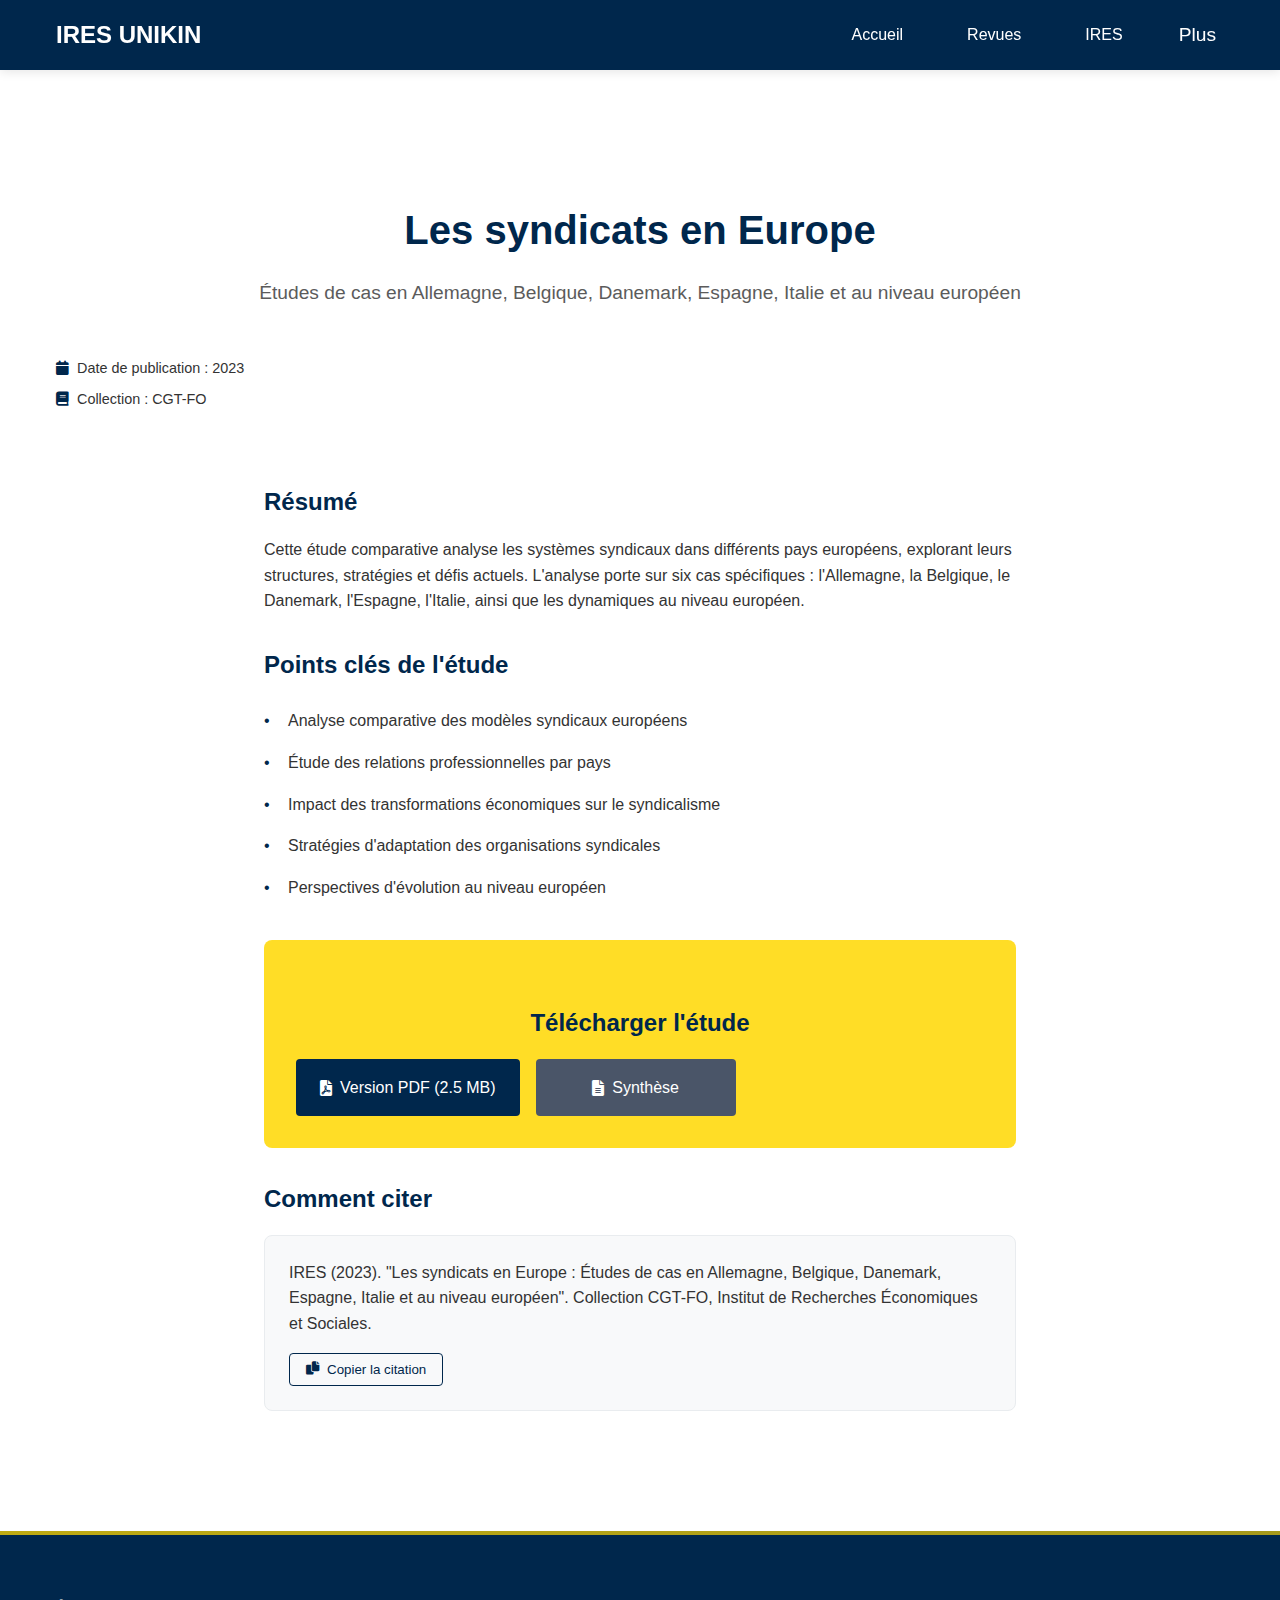
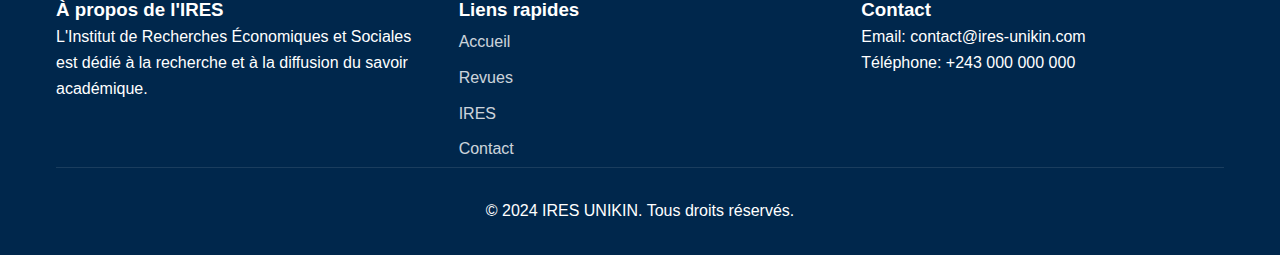
==== collection.html @ 9caaab39 "Normalize line endings" ====
<!DOCTYPE html>
<html lang="fr">
<head>
    <meta charset="UTF-8">
    <meta name="viewport" content="width=device-width, initial-scale=1.0">
    <title>Les syndicats en Europe - IRES UNIKIN</title>
    <link rel="stylesheet" href="https://cdnjs.cloudflare.com/ajax/libs/font-awesome/6.0.0/css/all.min.css">
    <link rel="preconnect" href="https://fonts.googleapis.com">
    <link rel="preconnect" href="https://fonts.gstatic.com" crossorigin>
    <link href="https://fonts.googleapis.com/css2?family=Crimson+Text:wght@400;600;700&family=Source+Sans+3:wght@300;400;500;600&display=swap" rel="stylesheet">
    <link rel="stylesheet" href="style.css">
</head>
<body>
    <header class="main-header">
        <div class="container">
            <a href="index.html" class="logo">IRES UNIKIN</a>
            <button class="menu-toggle" id="menuToggle" aria-label="Toggle navigation">
                <i class="fas fa-bars"></i>
            </button>
            <nav class="main-nav" id="mainNav">
                <ul>
                    <li><a href="index.html">Accueil</a></li>
                    <li><a href="revue.html">Revues</a></li>
                    <li><a href="ires.html">IRES</a></li>
                    <li class="dropdown">
                        <span class="dropdown-toggle">Plus</span>
                        <ul class="dropdown-menu">
                            <li><a href="#"><i class="fas fa-info-circle"></i> À propos</a></li>
                            <li><a href="#"><i class="fas fa-envelope"></i> Contact</a></li>
                            <li><a href="#"><i class="fas fa-sign-in-alt"></i> Se connecter</a></li>
                            <li><a href="#"><i class="fas fa-user-plus"></i> S'inscrire</a></li>
                        </ul>
                    </li>
                </ul>
            </nav>
        </div>
    </header>

    <main>
        <section class="collection-detail">
            <div class="container">
                <div class="collection-header">
                    <h1>Les syndicats en Europe</h1>
                    <p class="subtitle">Études de cas en Allemagne, Belgique, Danemark, Espagne, Italie et au niveau européen</p>
                </div>

                <div class="collection-meta">
                    <div class="meta-item">
                        <i class="fas fa-calendar"></i>
                        <span>Date de publication : 2023</span>
                    </div>
                    <div class="meta-item">
                        <i class="fas fa-book"></i>
                        <span>Collection : CGT-FO</span>
                    </div>
                </div>

                <div class="collection-content">
                    <h2>Résumé</h2>
                    <p>Cette étude comparative analyse les systèmes syndicaux dans différents pays européens, explorant leurs structures, stratégies et défis actuels. L'analyse porte sur six cas spécifiques : l'Allemagne, la Belgique, le Danemark, l'Espagne, l'Italie, ainsi que les dynamiques au niveau européen.</p>

                    <h2>Points clés de l'étude</h2>
                    <ul class="key-points">
                        <li>Analyse comparative des modèles syndicaux européens</li>
                        <li>Étude des relations professionnelles par pays</li>
                        <li>Impact des transformations économiques sur le syndicalisme</li>
                        <li>Stratégies d'adaptation des organisations syndicales</li>
                        <li>Perspectives d'évolution au niveau européen</li>
                    </ul>

                    <div class="download-section">
                        <h2>Télécharger l'étude</h2>
                        <div class="download-buttons">
                            <a href="#" class="download-button">
                                <i class="fas fa-file-pdf"></i>
                                Version PDF (2.5 MB)
                            </a>
                            <a href="#" class="synthesis-button">
                                <i class="fas fa-file-alt"></i>
                                Synthèse
                            </a>
                        </div>
                    </div>

                    <div class="citation-section">
                        <h2>Comment citer</h2>
                        <div class="citation-box">
                            <p>IRES (2023). "Les syndicats en Europe : Études de cas en Allemagne, Belgique, Danemark, Espagne, Italie et au niveau européen". Collection CGT-FO, Institut de Recherches Économiques et Sociales.</p>
                            <button class="copy-citation">
                                <i class="fas fa-copy"></i>
                                Copier la citation
                            </button>
                        </div>
                    </div>
                </div>
            </div>
        </section>
    </main>

    <footer>
        <div class="container">
            <div class="footer-grid">
                <div class="footer-section">
                    <h3>À propos de l'IRES</h3>
                    <p>L'Institut de Recherches Économiques et Sociales est dédié à la recherche et à la diffusion du savoir académique.</p>
                </div>
                <div class="footer-section">
                    <h3>Liens rapides</h3>
                    <ul>
                        <li><a href="index.html">Accueil</a></li>
                        <li><a href="revue.html">Revues</a></li>
                        <li><a href="ires.html">IRES</a></li>
                        <li><a href="#">Contact</a></li>
                    </ul>
                </div>
                <div class="footer-section">
                    <h3>Contact</h3>
                    <p>Email: contact@ires-unikin.com</p>
                    <p>Téléphone: +243 000 000 000</p>
                </div>
            </div>
            <div class="footer-bottom">
                <p>&copy; 2024 IRES UNIKIN. Tous droits réservés.</p>
            </div>
        </div>
    </footer>

    <script src="script.js"></script>
</body>
</html>
---- style.css ----
:root {
    --primary-yellow: #FFD700;
    --dark-yellow: #B8860B;
    --primary-blue: #00274c;
    --primary-green: #2E7D32;
    --secondary-blue: #1a365d;
    --burgundy: #800020;
    --white: #ffffff;
    --text-dark: #333333;
    --text-color: var(--text-dark);
    --accent-color: var(--primary-yellow);
    --accent-light: #FFE44D;
    --accent-dark: var(--dark-yellow);
    --border-color: #ddd;
    --gray-light: #f8f9fa;
    --gray: #6c757d;
    --light-blue: rgba(0, 39, 76, 0.85);
    --pale-yellow: rgba(255, 215, 0, 0.85);
    --pale-blue: rgba(0, 39, 76, 0.75);
}

* {
    margin: 0;
    padding: 0;
    box-sizing: border-box;
}

html {
    font-size: 16px;
}

body {
    font-family: -apple-system, BlinkMacSystemFont, "Segoe UI", Roboto, Arial, sans-serif;
    line-height: 1.6;
    color: var(--text-color);
    background-color: var(--white);
    padding-top: 70px;
}

.container {
    width: 100%;
    max-width: 1200px;
    margin: 0 auto;
    padding: 0 1rem;
}

/* Header Styles */
.main-header {
    background-color: var(--primary-blue);
    padding: 1rem 0;
    position: fixed;
    width: 100%;
    top: 0;
    left: 0;
    z-index: 1000;
    box-shadow: 0 2px 10px rgba(0,0,0,0.1);
}

.main-header .container {
    display: flex;
    justify-content: space-between;
    align-items: center;
}

.logo {
    font-size: 1.5rem;
    font-weight: bold;
    color: var(--white);
    text-decoration: none;
}

.main-nav ul {
    display: flex;
    list-style: none;
    gap: 2rem;
    align-items: center;
}

.main-nav a {
    color: var(--white);
    text-decoration: none;
    font-weight: 500;
    padding: 0.5rem 1rem;
    transition: all 0.3s ease;
}

.main-nav a:hover {
    color: var(--primary-yellow);
}

/* Menu déroulant */
.dropdown {
    position: relative;
}

.dropdown-toggle {
    color: var(--white);
    padding: 0.5rem;
    cursor: pointer;
    font-size: 1.2rem;
}

.dropdown-menu {
    position: absolute;
    top: 100%;
    right: 0;
    background-color: var(--primary-blue);
    border-radius: 8px;
    padding: 0.5rem 0;
    min-width: 200px;
    box-shadow: 0 4px 12px rgba(0,0,0,0.2);
    opacity: 0;
    visibility: hidden;
    transform: translateY(-10px);
    transition: all 0.3s ease;
}

.dropdown:hover .dropdown-menu {
    opacity: 1;
    visibility: visible;
    transform: translateY(0);
}

.dropdown-menu a {
    padding: 0.75rem 1.5rem;
    display: block;
    color: var(--white);
}

.dropdown-menu a:hover {
    background-color: rgba(255,255,255,0.1);
}

/* Menu mobile */
.menu-toggle {
    display: none;
    background: none;
    border: none;
    color: var(--white);
    font-size: 1.5rem;
    cursor: pointer;
    padding: 0.5rem;
    transition: transform 0.3s ease;
}

.menu-toggle.active {
    transform: rotate(90deg);
}

@media (max-width: 768px) {
    .menu-toggle {
        display: block;
    }

    .main-nav {
        position: fixed;
        top: 70px;
        left: 0;
        right: 0;
        background-color: var(--primary-blue);
        padding: 1rem;
        transform: translateX(-100%);
        transition: transform 0.3s ease-in-out;
        height: calc(100vh - 70px);
        overflow-y: auto;
    }

    .main-nav.active {
        transform: translateX(0);
    }

    .main-nav ul {
        flex-direction: column;
        gap: 1rem;
    }

    .main-nav a {
        display: block;
        padding: 1rem;
        border-radius: 4px;
    }

    .main-nav a:hover {
        background-color: rgba(255,255,255,0.1);
    }

    .dropdown {
        width: 100%;
    }

    .dropdown-toggle {
        display: none;
    }

    .dropdown-menu {
        position: static;
        box-shadow: none;
        opacity: 1;
        visibility: visible;
        transform: none;
        background-color: transparent;
        padding: 0;
        margin-top: 0.5rem;
        width: 100%;
    }

    .dropdown-menu a {
        padding-left: 2rem;
    }
}

/* Hero Section */
.hero {
    position: relative;
    height: 100vh;
    min-height: 600px;
    display: flex;
    align-items: center;
    justify-content: center;
    text-align: center;
    overflow: hidden;
    background-color: var(--primary-yellow);
}

.hero-image {
    position: absolute;
    top: 0;
    left: 0;
    width: 100%;
    height: 100%;
    object-fit: cover;
    opacity: 0;
    transition: opacity 1s ease-in-out;
}

.hero-image.active {
    opacity: 1;
}

.hero-overlay {
    position: absolute;
    top: 0;
    left: 0;
    width: 100%;
    height: 100%;
    background: linear-gradient(to bottom,
        var(--pale-yellow),
        rgba(255, 215, 0, 0.65)
    );
}

.hero-content {
    position: relative;
    z-index: 1;
    max-width: 800px;
    margin: 0 auto;
    padding: 2rem;
}

.hero h1 {
    font-size: clamp(2rem, 5vw, 3.5rem);
    color: var(--primary-blue);
    margin-bottom: 2rem;
    line-height: 1.2;
}

.typing-text {
    display: block;
    font-weight: 700;
    margin-bottom: 0.5rem;
}

.fade-in-text {
    display: block;
    font-weight: 300;
    opacity: 0;
    animation: fadeIn 1s ease-in forwards;
    animation-delay: 1s;
}

.search-wrapper {
    width: 100%;
    max-width: min(600px, 90%);
    background: rgba(255, 255, 255, 0.95);
    border-radius: 8px;
    padding: min(1.2rem, 4vw);
    box-shadow: 0 2px 10px rgba(0,0,0,0.1);
}

.search-form {
    width: 100%;
}

.search-input-wrapper {
    display: flex;
    gap: 0.5rem;
    background: white;
    border-radius: 6px;
    padding: 0.5rem;
    box-shadow: 0 1px 3px rgba(0,0,0,0.1);
}

.search-input {
    flex: 1;
    min-width: 0;
    padding: 0.5rem;
    border: none;
    font-size: min(1rem, 4vw);
    color: var(--text-dark);
    background: transparent;
}

.search-input::placeholder {
    color: var(--gray);
    opacity: 0.7;
}

.search-button {
    background: var(--primary-yellow);
    color: var(--primary-blue);
    border: none;
    padding: 0.5rem 1rem;
    border-radius: 4px;
    font-size: min(1rem, 4vw);
    cursor: pointer;
    transition: background 0.3s ease;
    white-space: nowrap;
    font-weight: 600;
}

.search-button:hover {
    background: var(--dark-yellow);
    color: white;
}

.search-examples {
    margin-top: 0.5rem;
    color: var(--gray);
    font-size: min(0.85rem, 3.5vw);
    text-align: center;
}

@keyframes fadeIn {
    from {
        opacity: 0;
        transform: translateY(20px);
    }
    to {
        opacity: 1;
        transform: translateY(0);
    }
}

@media (max-width: 768px) {
    .hero {
        min-height: 500px;
    }

    .hero-content {
        padding: 1rem;
    }

    .search-wrapper {
        padding: 1rem;
    }
}

@media (max-width: 480px) {
    .hero h1 {
        font-size: 1.8rem;
    }

    .search-wrapper {
        padding: 0.8rem;
    }

    .search-input-wrapper {
        flex-direction: column;
        gap: 0.5rem;
    }

    .search-button {
        width: 100%;
        padding: 0.8rem;
    }
}

/* Featured Sections */
.featured {
    padding: 4rem 0;
    background-color: var(--white);
}

.featured-grid {
    display: grid;
    grid-template-columns: repeat(auto-fit, minmax(250px, 1fr));
    gap: 2rem;
}

.featured-item {
    background: white;
    border: 2px solid var(--border-color);
    border-radius: 8px;
    padding: 1rem;
    transition: transform 0.3s ease;
    text-decoration: none;
    color: inherit;
    display: block;
    margin: 1rem;
}

.featured-item:hover {
    transform: translateY(-5px);
    box-shadow: 0 8px 24px rgba(0,0,0,0.1);
    border-color: var(--primary-blue);
}

.featured-image {
    width: 100%;
    height: 180px;
    border: 1px solid var(--border-color);
    border-radius: 4px;
    overflow: hidden;
    display: flex;
    align-items: center;
    justify-content: center;
    background: #f8f9fa;
}

.featured-image img {
    max-width: 100%;
    max-height: 100%;
    width: auto;
    height: auto;
    object-fit: contain;
}

.featured-item h3 {
    color: var(--primary-blue);
    margin: 1rem 0;
    font-size: 1.25rem;
    text-align: center;
}

.featured-item p {
    margin: 0;
    color: var(--text-dark);
    font-size: 0.9rem;
    opacity: 0.8;
    text-align: center;
}

.featured-grid {
    display: grid;
    grid-template-columns: repeat(auto-fit, minmax(250px, 1fr));
    gap: 1.5rem;
    padding: 1rem;
}

@media (max-width: 768px) {
    .featured-grid {
        grid-template-columns: 1fr;
    }
}

/* Collections */
.featured-collections {
    padding: 4rem 0;
    background-color: var(--white);
}

.collections-grid {
    display: grid;
    grid-template-columns: repeat(auto-fit, minmax(300px, 1fr));
    gap: 2rem;
}

.collection-card {
    position: relative;
    background: var(--white);
    border-radius: 15px;
    overflow: hidden;
    box-shadow: 0 10px 20px rgba(0,0,0,0.05);
    transition: all 0.3s ease;
}

.collection-image {
    height: 200px;
    overflow: hidden;
}

.collection-image img {
    width: 100%;
    height: 100%;
    object-fit: cover;
    transition: transform 0.3s ease;
}

.collection-content {
    padding: 1.5rem;
}

.collection-title {
    color: var(--primary-blue);
    font-size: 1.5rem;
    margin-bottom: 0.5rem;
}

.collection-description {
    color: var(--text-dark);
    line-height: 1.6;
    margin-bottom: 1rem;
}

.collection-stats {
    color: var(--primary-blue);
    font-size: 0.9rem;
    display: flex;
    align-items: center;
    gap: 1rem;
}

.collection-card:hover {
    transform: translateY(-10px);
    box-shadow: 0 15px 30px rgba(0,0,0,0.1);
}

.collection-card:hover .collection-image img {
    transform: scale(1.1);
}

/* Footer avec motif jaune */
footer {
    background-color: var(--primary-blue);
    color: var(--white);
    padding: 4rem 0 2rem;
    position: relative;
}

footer::before {
    content: '';
    position: absolute;
    top: 0;
    left: 0;
    right: 0;
    height: 4px;
    background: linear-gradient(to right, 
        rgba(255, 215, 0, 0.75),
        rgba(255, 215, 0, 0.65)
    );
}

.footer-pattern {
    position: absolute;
    top: 0;
    left: 0;
    width: 100%;
    height: 100%;
    background: linear-gradient(45deg, var(--accent-color) 25%, transparent 25%),
                linear-gradient(-45deg, var(--accent-color) 25%, transparent 25%);
    background-size: 20px 20px;
    opacity: 0.05;
}

.footer-grid {
    display: grid;
    grid-template-columns: repeat(auto-fit, minmax(200px, 1fr));
    gap: 2.5rem;
    position: relative;
    z-index: 1;
}

@media (max-width: 768px) {
    .footer-grid {
        grid-template-columns: repeat(2, 1fr);
    }
}

@media (max-width: 576px) {
    .footer-grid {
        grid-template-columns: 1fr;
    }
}

.footer-section h4 {
    font-size: 1.2rem;
    margin-bottom: 1.25rem;
    color: var(--white);
}

.footer-section ul {
    list-style: none;
}

.footer-section a {
    color: var(--white);
    text-decoration: none;
    display: block;
    padding: 0.3125rem 0;
    opacity: 0.8;
    transition: opacity 0.3s ease;
}

.footer-section a:hover {
    opacity: 1;
}

.social-links {
    display: flex;
    gap: 0.625rem;
}

.social-links a {
    color: var(--white);
    font-size: 1.25rem;
}

.footer-bottom {
    text-align: center;
    padding-top: 1.875rem;
    border-top: 1px solid rgba(255,255,255,0.1);
    color: var(--white);
}

/* Subjects Section */
.subjects {
    padding: 5rem 0;
    background-color: var(--white);
}

.section-header {
    text-align: center;
    margin-bottom: 3rem;
}

.section-header h2 {
    font-size: 2.5rem;
    color: var(--text-dark);
    margin-bottom: 1rem;
    font-weight: 300;
}

.section-description {
    color: var(--gray);
    font-size: 1.1rem;
    max-width: 600px;
    margin: 0 auto;
}

.subjects-grid {
    display: grid;
    grid-template-columns: repeat(auto-fit, minmax(280px, 1fr));
    gap: 2rem;
}

.subject-card {
    background: var(--white);
    border-radius: 12px;
    padding: 2rem;
    transition: all 0.3s ease;
    border: 1px solid var(--border-color);
    display: flex;
    flex-direction: column;
    height: 100%;
}

.subject-card:hover {
    transform: translateY(-5px);
    box-shadow: 0 8px 24px rgba(0,0,0,0.1);
    border-color: var(--primary-blue);
}

.subject-icon {
    width: 60px;
    height: 60px;
    background: var(--pale-yellow);
    border-radius: 12px;
    display: flex;
    align-items: center;
    justify-content: center;
    margin-bottom: 1.5rem;
}

.subject-icon i {
    font-size: 1.8rem;
    color: var(--primary-blue);
}

.subject-content h3 {
    color: var(--text-dark);
    font-size: 1.3rem;
    margin-bottom: 1rem;
    font-weight: 500;
}

.subject-content ul {
    list-style: none;
    padding: 0;
    margin: 0;
}

.subject-content ul li {
    margin-bottom: 0.8rem;
}

.subject-content ul li a {
    display: flex;
    justify-content: space-between;
    align-items: center;
    color: var(--text-dark);
    text-decoration: none;
    padding: 0.5rem;
    border-radius: 4px;
    transition: all 0.2s ease;
}

.subject-content ul li a:hover {
    background: rgba(0,0,0,0.05);
    color: var(--primary-blue);
}

.count {
    font-size: 0.9rem;
    color: var(--gray);
}

.more-link {
    color: var(--primary-blue) !important;
    font-weight: 500;
    display: inline-flex;
    align-items: center;
    gap: 0.5rem;
    margin-top: 0.5rem;
}

.more-link i {
    font-size: 0.8rem;
    transition: transform 0.2s ease;
}

.more-link:hover i {
    transform: translateX(4px);
}

@media (max-width: 768px) {
    .subjects {
        padding: 3rem 0;
    }

    .section-header h2 {
        font-size: 2rem;
    }

    .subjects-grid {
        grid-template-columns: 1fr;
    }

    .subject-card {
        padding: 1.5rem;
    }
}

/* Tools Section */
.tools {
    padding: 5rem 0;
}

.tools h2 {
    text-align: center;
    margin-bottom: 2.5rem;
}

.tools-grid {
    display: grid;
    grid-template-columns: repeat(auto-fit, minmax(250px, 1fr));
    gap: 1.875rem;
}

.tool-card {
    text-align: center;
    padding: 2.5rem;
    border: 1px solid var(--border-color);
    border-radius: 8px;
}

.tool-card i {
    font-size: 2.5rem;
    color: var(--primary-blue);
    margin-bottom: 1.25rem;
}

/* Recent Publications */
.recent {
    background-color: var(--gray-light);
    padding: 5rem 0;
}

.articles-list {
    max-width: 800px;
    margin: 0 auto;
}

.article-item {
    background: var(--white);
    padding: 2.5rem;
    margin-bottom: 1.25rem;
    border-radius: 8px;
    box-shadow: 0 2px 4px rgba(0,0,0,0.1);
}

.article-item h3 {
    margin-bottom: 0.625rem;
}

.article-item h3 a {
    color: var(--primary-blue);
    text-decoration: none;
}

.article-meta {
    font-size: 1rem;
    color: var(--text-light);
    margin-bottom: 1.25rem;
}

.article-meta span {
    margin-right: 1.25rem;
}

.abstract {
    margin-bottom: 1.25rem;
}

.article-actions {
    display: flex;
    gap: 1rem;
}

/* Revues Section */
.revues {
    padding: 5rem 0;
    background-color: var(--gray-light);
}

.revues h1 {
    text-align: center;
    margin-bottom: 2.5rem;
    color: var(--primary-blue);
}

.revues-grid {
    display: grid;
    grid-template-columns: repeat(auto-fit, minmax(300px, 1fr));
    gap: 1.875rem;
    margin-bottom: 3.125rem;
}

.revue-item {
    background: var(--white);
    border-radius: 8px;
    overflow: hidden;
    box-shadow: 0 2px 4px rgba(0,0,0,0.1);
    transition: transform 0.3s ease;
}

.revue-item:hover {
    transform: translateY(-5px);
}

.revue-cover {
    height: 200px;
    overflow: hidden;
}

.revue-cover img {
    width: 100%;
    height: 100%;
    object-fit: cover;
}

.revue-info {
    padding: 2rem;
}

.revue-info h3 {
    margin-bottom: 0.625rem;
    color: var(--primary-blue);
}

.revue-description {
    color: var(--text-light);
    margin-bottom: 1.25rem;
    line-height: 1.5;
}

.revue-meta {
    display: flex;
    gap: 1.25rem;
    margin-bottom: 1.25rem;
    color: var(--gray);
    font-size: 1rem;
}

.revue-meta i {
    margin-right: 0.3125rem;
}

.revue-actions {
    display: flex;
    gap: 1rem;
}

.revues-filters {
    background: var(--white);
    padding: 2.5rem;
    border-radius: 8px;
    box-shadow: 0 2px 4px rgba(0,0,0,0.1);
}

.revues-filters h2 {
    margin-bottom: 1.25rem;
    color: var(--primary-blue);
}

.filter-group {
    margin-bottom: 1.25rem;
}

.filter-group h3 {
    margin-bottom: 0.625rem;
    font-size: 1.125rem;
    color: var(--text-color);
}

.filter-group label {
    display: block;
    margin-bottom: 0.5rem;
    color: var(--text-light);
    cursor: pointer;
}

.filter-group input[type="checkbox"] {
    margin-right: 0.5rem;
}

/* Collections Section */
.collections {
    padding: 4rem 0;
    background: linear-gradient(135deg, var(--primary-blue) 0%, var(--primary-green) 100%);
    color: var(--white);
}

.collections-grid {
    display: grid;
    grid-template-columns: repeat(auto-fit, minmax(280px, 1fr));
    gap: 2rem;
}

.collection-card {
    background: rgba(255, 255, 255, 0.1);
    padding: 2rem;
    border-radius: 8px;
    transition: transform 0.3s ease;
    backdrop-filter: blur(5px);
    border: 1px solid rgba(255, 255, 255, 0.2);
}

.collection-card:hover {
    transform: translateY(-5px);
    background: rgba(255, 255, 255, 0.15);
}

.collection-card h3 {
    color: var(--primary-yellow);
    margin-bottom: 1rem;
    font-size: 1.5rem;
}

.collection-card p {
    color: rgba(255, 255, 255, 0.9);
    margin-bottom: 1.5rem;
    line-height: 1.6;
}

.collection-stats {
    display: flex;
    justify-content: space-between;
    padding-top: 1rem;
    border-top: 1px solid rgba(255, 255, 255, 0.2);
    color: var(--primary-yellow);
}

.collection-stat {
    text-align: center;
}

.stat-number {
    font-size: 1.5rem;
    font-weight: bold;
    margin-bottom: 0.5rem;
}

.stat-label {
    font-size: 0.875rem;
    opacity: 0.8;
}

/* About IRES Page Styles */
.about-ires {
    padding: 5rem 0;
}

.about-ires section {
    margin-bottom: 3.75rem;
}

.about-ires h1 {
    font-size: 2.5rem;
    color: var(--primary-blue);
    margin-bottom: 1.875rem;
    text-align: center;
}

.about-ires h2 {
    font-size: 1.75rem;
    color: var(--primary-blue);
    margin-bottom: 1.875rem;
    text-align: center;
}

.mission p {
    font-size: 1.125rem;
    line-height: 1.8;
    max-width: 800px;
    margin: 0 auto;
    text-align: center;
    color: var(--text-color);
}

.facts-grid {
    display: grid;
    grid-template-columns: repeat(auto-fit, minmax(250px, 1fr));
    gap: 1.875rem;
    margin-top: 2.5rem;
}

.fact-item {
    text-align: center;
    padding: 2.5rem;
    background-color: var(--accent-color);
    border-radius: 8px;
    color: var(--primary-blue);
    transition: transform 0.3s ease;
}

.fact-item:hover {
    transform: translateY(-5px);
}

.fact-item h3 {
    font-size: 2rem;
    margin-bottom: 0.625rem;
    font-weight: bold;
}

.fact-item p {
    font-size: 1.125rem;
    opacity: 0.9;
}

.benefits-grid {
    display: grid;
    grid-template-columns: repeat(auto-fit, minmax(300px, 1fr));
    gap: 1.875rem;
    margin-top: 2.5rem;
}

.benefit-item {
    text-align: center;
    padding: 2.5rem;
    background-color: var(--white);
    border-radius: 8px;
    box-shadow: 0 2px 4px rgba(0,0,0,0.1);
    transition: transform 0.3s ease;
}

.benefit-item:hover {
    transform: translateY(-5px);
}

.benefit-item i {
    font-size: 2rem;
    color: var(--accent-color);
    margin-bottom: 1.25rem;
}

.benefit-item h3 {
    margin-bottom: 1.25rem;
    color: var(--primary-blue);
}

.benefit-item p {
    color: var(--text-light);
    line-height: 1.6;
}

.institutions-content {
    background-color: var(--accent-color);
    padding: 2.5rem;
    border-radius: 8px;
    color: var(--primary-blue);
}

.text-content {
    max-width: 600px;
    margin: 0 auto;
}

.text-content p {
    font-size: 1.125rem;
    margin-bottom: 1.25rem;
}

.text-content ul {
    list-style: none;
    margin-bottom: 1.875rem;
}

.text-content ul li {
    margin-bottom: 0.625rem;
    padding-left: 1.25rem;
    position: relative;
}

.text-content ul li::before {
    content: '✓';
    position: absolute;
    left: 0;
    color: var(--primary-blue);
}

.preservation {
    background-color: var(--white);
    padding: 2.5rem;
    border-radius: 8px;
    box-shadow: 0 2px 4px rgba(0,0,0,0.1);
    text-align: center;
}

.preservation p {
    max-width: 800px;
    margin: 0 auto;
    line-height: 1.8;
    color: var(--text-color);
}

.join-us {
    text-align: center;
    background-color: var(--accent-color);
    padding: 3.75rem 2.5rem;
    border-radius: 8px;
    color: var(--primary-blue);
}

.join-us p {
    max-width: 600px;
    margin: 0 auto 1.875rem;
    font-size: 1.125rem;
}

.cta-buttons {
    display: flex;
    gap: 1.25rem;
    justify-content: center;
    flex-wrap: wrap;
}

/* Buttons */
.btn-primary {
    background-color: var(--primary-yellow);
    color: var(--primary-blue);
    padding: 0.625rem 1rem;
    border: none;
    border-radius: 4px;
    cursor: pointer;
    font-weight: bold;
    transition: all 0.3s ease;
}

.btn-primary:hover {
    background-color: var(--dark-yellow);
    transform: translateY(-2px);
}

.btn-secondary {
    background-color: var(--white);
    color: var(--primary-blue);
    padding: 0.625rem 1rem;
    border: 1px solid var(--primary-blue);
    border-radius: 4px;
    cursor: pointer;
}

.btn-outline {
    background-color: transparent;
    border: 2px solid var(--primary-yellow);
    color: var(--primary-blue);
    padding: 0.75rem 1.25rem;
    border-radius: 4px;
    cursor: pointer;
    display: block;
    margin: 1.875rem auto;
}

.btn-outline:hover {
    background-color: var(--primary-yellow);
}

/* Modal */
.modal {
    display: none;
    position: fixed;
    top: 0;
    left: 0;
    width: 100%;
    height: 100%;
    background-color: rgba(0,0,0,0.5);
    z-index: 1000;
}

.modal-content {
    background-color: var(--white);
    margin: 15% auto;
    padding: 2.5rem;
    max-width: 500px;
    border-radius: 4px;
    position: relative;
}

.close {
    position: absolute;
    right: 1.25rem;
    top: 1rem;
    font-size: 1.5rem;
    cursor: pointer;
}

.login-form {
    margin-top: 1.25rem;
}

.form-group {
    margin-bottom: 1.25rem;
}

.form-group label {
    display: block;
    margin-bottom: 0.3125rem;
}

.form-group input {
    width: 100%;
    padding: 0.625rem;
    border: 1px solid var(--border-color);
    border-radius: 4px;
}

.text-center {
    text-align: center;
    margin-top: 1.25rem;
}

/* Responsive Design */
@media (max-width: 768px) {
    .top-nav ul {
        justify-content: center;
    }

    .main-header .container {
        flex-direction: column;
        gap: 1rem;
    }

    .main-nav ul {
        flex-direction: column;
        align-items: center;
        gap: 1rem;
    }

    .search-filters {
        flex-direction: column;
        align-items: center;
    }

    .article-actions {
        flex-direction: column;
    }

    .btn-outline {
        width: 100%;
    }

    .revue-actions {
        flex-direction: column;
    }
    
    .revue-meta {
        flex-direction: column;
        gap: 0.625rem;
    }

    .about-ires h1 {
        font-size: 2rem;
    }

    .about-ires h2 {
        font-size: 1.5rem;
    }

    .fact-item h3 {
        font-size: 1.75rem;
    }

    .institutions-content {
        padding: 2rem;
    }

    .cta-buttons {
        flex-direction: column;
        align-items: center;
    }
}

/* Animations */
@keyframes fadeIn {
    from {
        opacity: 0;
        transform: translateY(20px);
    }
    to {
        opacity: 1;
        transform: translateY(0);
    }
}

.fade-in {
    animation: fadeIn 0.5s ease forwards;
}

/* Journals Section */
.journals-section {
    padding: 4rem 0;
    background-color: var(--light-gray);
}

.filters {
    display: flex;
    gap: 2rem;
    margin-bottom: 2rem;
    flex-wrap: wrap;
}

.filter-group {
    display: flex;
    align-items: center;
    gap: 1rem;
}

.filter-group label {
    font-weight: 500;
    color: var(--text-dark);
}

.filter-group select {
    padding: 0.5rem 1rem;
    border: 1px solid var(--border-color);
    border-radius: 4px;
    background-color: var(--white);
    min-width: 200px;
}

.journals-grid {
    display: grid;
    grid-template-columns: repeat(auto-fill, minmax(300px, 1fr));
    gap: 2rem;
    margin-bottom: 2rem;
}

.journal-card {
    background: var(--white);
    border-radius: 8px;
    overflow: hidden;
    box-shadow: 0 2px 8px rgba(0,0,0,0.1);
    transition: transform 0.3s ease;
}

.journal-card:hover {
    transform: translateY(-5px);
}

.journal-image {
    height: 200px;
    overflow: hidden;
}

.journal-image img {
    width: 100%;
    height: 100%;
    object-fit: cover;
}

.journal-content {
    padding: 1.5rem;
}

.journal-content h3 {
    margin: 0 0 0.5rem;
    color: var(--text-dark);
    font-size: 1.2rem;
}

.journal-info {
    color: var(--gray);
    font-size: 0.9rem;
    margin-bottom: 1rem;
}

.journal-description {
    color: var(--text-dark);
    margin-bottom: 1rem;
    line-height: 1.5;
}

.journal-link {
    display: inline-flex;
    align-items: center;
    gap: 0.5rem;
    color: var(--primary-blue);
    text-decoration: none;
    font-weight: 500;
}

.journal-link:hover {
    text-decoration: underline;
}

.pagination {
    display: flex;
    align-items: center;
    justify-content: center;
    gap: 1rem;
}

.pagination button {
    background: var(--white);
    border: 1px solid var(--border-color);
    padding: 0.5rem 1rem;
    border-radius: 4px;
    cursor: pointer;
    transition: all 0.3s ease;
}

.pagination button:hover {
    background: var(--primary-blue);
    color: var(--white);
    border-color: var(--primary-blue);
}

.page-number {
    color: var(--text-dark);
    font-weight: 500;
}

@media (max-width: 768px) {
    .filters {
        flex-direction: column;
        gap: 1rem;
    }

    .filter-group {
        width: 100%;
    }

    .filter-group select {
        flex: 1;
    }

    .journals-grid {
        grid-template-columns: 1fr;
    }
}

/* Styles pour la page de collection */
.collection-detail {
    padding: 8rem 0 4rem;
}

.collection-header {
    text-align: center;
    margin-bottom: 3rem;
}

.collection-header h1 {
    font-size: 2.5rem;
    color: var(--primary-blue);
    margin-bottom: 1rem;
}

.collection-header .subtitle {
    font-size: 1.2rem;
    color: var(--text-dark);
    opacity: 0.8;
}

.collection-meta {
    display: flex;
    justify-content: center;
    gap: 2rem;
    margin-bottom: 3rem;
}

.meta-item {
    display: flex;
    align-items: center;
    gap: 0.5rem;
    color: var(--text-dark);
}

.meta-item i {
    color: var(--primary-blue);
}

.collection-content {
    max-width: 800px;
    margin: 0 auto;
}

.collection-content h2 {
    color: var(--primary-blue);
    margin: 2rem 0 1rem;
}

.key-points {
    list-style: none;
    padding: 0;
    margin: 1rem 0 2rem;
}

.key-points li {
    padding: 0.5rem 0 0.5rem 1.5rem;
    position: relative;
}

.key-points li:before {
    content: '•';
    color: var(--primary-blue);
    position: absolute;
    left: 0;
}

.download-section {
    background: var(--pale-yellow);
    padding: 2rem;
    border-radius: 8px;
    margin: 2rem 0;
    text-align: center;
}

.download-button {
    display: inline-flex;
    align-items: center;
    gap: 0.5rem;
    background: var(--primary-blue);
    color: white;
    padding: 1rem 2rem;
    border-radius: 4px;
    text-decoration: none;
    transition: background-color 0.3s ease;
}

.download-button:hover {
    background-color: var(--dark-blue);
}

.citation-section {
    margin: 2rem 0;
}

.citation-box {
    background: #f8f9fa;
    padding: 1.5rem;
    border-radius: 8px;
    border: 1px solid #e9ecef;
}

.copy-citation {
    display: flex;
    align-items: center;
    gap: 0.5rem;
    background: none;
    border: 1px solid var(--primary-blue);
    color: var(--primary-blue);
    padding: 0.5rem 1rem;
    border-radius: 4px;
    cursor: pointer;
    transition: all 0.3s ease;
    margin-top: 1rem;
}

.copy-citation:hover {
    background: var(--primary-blue);
    color: white;
}

@media (max-width: 768px) {
    .collection-header h1 {
        font-size: 2rem;
    }

    .collection-meta {
        flex-direction: column;
        align-items: center;
        gap: 1rem;
    }

    .download-section {
        padding: 1.5rem;
    }
}

/* Styles pour les collections en vedette */
.featured-collections {
    padding: 4rem 0;
    background-color: var(--white);
}

.collections-grid {
    display: grid;
    grid-template-columns: repeat(auto-fit, minmax(300px, 1fr));
    gap: 2rem;
    margin-top: 2rem;
}

.collection-card {
    background: white;
    border-radius: 8px;
    overflow: hidden;
    box-shadow: 0 2px 10px rgba(0, 0, 0, 0.1);
    transition: transform 0.3s ease;
    text-decoration: none;
    color: inherit;
}

.collection-card:hover {
    transform: translateY(-5px);
}

.collection-image {
    position: relative;
    height: 200px;
    overflow: hidden;
}

.collection-image img {
    width: 100%;
    height: 100%;
    object-fit: cover;
}

.collection-overlay {
    position: absolute;
    top: 1rem;
    right: 1rem;
}

.collection-tag {
    background: var(--primary-blue);
    color: white;
    padding: 0.5rem 1rem;
    border-radius: 4px;
    font-size: 0.875rem;
}

.collection-info {
    padding: 1.5rem;
}

.collection-info h3 {
    color: var(--primary-blue);
    margin-bottom: 0.5rem;
    font-size: 1.25rem;
}

.collection-info p {
    color: var(--text-dark);
    font-size: 0.9rem;
    line-height: 1.5;
    margin: 0;
    opacity: 0.8;
}

@media (max-width: 768px) {
    .collections-grid {
        grid-template-columns: 1fr;
    }

    .collection-image {
        height: 180px;
    }
}

.featured-item {
    background: white;
    border: 2px solid var(--border-color);
    border-radius: 8px;
    padding: 1.5rem;
    margin-bottom: 2rem;
}

.featured-image {
    display: block;
    width: 100%;
    height: 200px;
    border: 1px solid var(--border-color);
    border-radius: 4px;
    overflow: hidden;
    margin-bottom: 1.5rem;
}

.featured-image img {
    width: 100%;
    height: 100%;
    object-fit: contain;
    transition: transform 0.3s ease;
}

.featured-image:hover img {
    transform: scale(1.05);
}

.featured-content {
    padding: 0 0.5rem;
}

.collection-tag {
    display: inline-block;
    background: var(--primary-blue);
    color: white;
    padding: 0.3rem 0.8rem;
    border-radius: 4px;
    font-size: 0.85rem;
    margin-bottom: 1rem;
}

.featured-item h3 {
    color: var(--primary-blue);
    font-size: 1.4rem;
    margin: 0.5rem 0;
}

.collection-subtitle {
    color: var(--text-dark);
    font-size: 1rem;
    margin-bottom: 1rem;
}

.collection-meta {
    display: flex;
    flex-direction: column;
    gap: 0.5rem;
    margin-bottom: 1rem;
    font-size: 0.9rem;
    color: var(--text-dark);
}

.collection-meta span {
    display: flex;
    align-items: center;
    gap: 0.5rem;
}

.collection-meta i {
    color: var(--primary-blue);
}

.description {
    color: var(--text-dark);
    font-size: 0.95rem;
    margin-bottom: 1.5rem;
    line-height: 1.5;
}

.collection-actions {
    display: flex;
    flex-wrap: wrap;
    gap: 0.5rem;
    margin-top: 1.5rem;
    justify-content: flex-start;
}

.btn-download, .btn-synthesis, .btn-more {
    flex: 1 1 auto;
    min-width: 120px;
    display: inline-flex;
    align-items: center;
    justify-content: center;
    gap: 0.5rem;
    padding: 0.8rem 1rem;
    border-radius: 4px;
    text-decoration: none;
    font-size: 0.9rem;
    transition: all 0.3s ease;
    text-align: center;
    white-space: nowrap;
}

.btn-download {
    background: var(--primary-blue);
    color: white;
    border: none;
}

.btn-download:hover {
    background: var(--dark-blue);
}

.btn-synthesis {
    background: #4a5568;
    color: white;
    border: none;
}

.btn-synthesis:hover {
    background: #2d3748;
}

.btn-more {
    border: 1px solid var(--primary-blue);
    color: var(--primary-blue);
    background: transparent;
}

.btn-more:hover {
    background: var(--primary-blue);
    color: white;
}

@media (max-width: 768px) {
    .collection-actions {
        flex-direction: column;
        gap: 0.8rem;
    }

    .btn-download, .btn-synthesis, .btn-more {
        width: 100%;
        min-width: 100%;
    }
}

@media (max-width: 480px) {
    .btn-download, .btn-synthesis, .btn-more {
        padding: 0.7rem 0.8rem;
        font-size: 0.85rem;
    }
}

.download-buttons {
    display: flex;
    gap: 1rem;
    flex-wrap: wrap;
    margin-top: 1rem;
}

.download-button, .synthesis-button {
    display: inline-flex;
    align-items: center;
    gap: 0.5rem;
    padding: 1rem 1.5rem;
    border-radius: 4px;
    text-decoration: none;
    font-size: 1rem;
    transition: all 0.3s ease;
    min-width: 200px;
    justify-content: center;
}

.download-button {
    background: var(--primary-blue);
    color: white;
}

.synthesis-button {
    background: #4a5568;
    color: white;
}

.download-button:hover {
    background: #2c5282;
}

.synthesis-button:hover {
    background: #2d3748;
}

@media (max-width: 768px) {
    .download-buttons {
        flex-direction: column;
        gap: 0.8rem;
    }

    .download-button, .synthesis-button {
        width: 100%;
    }
}
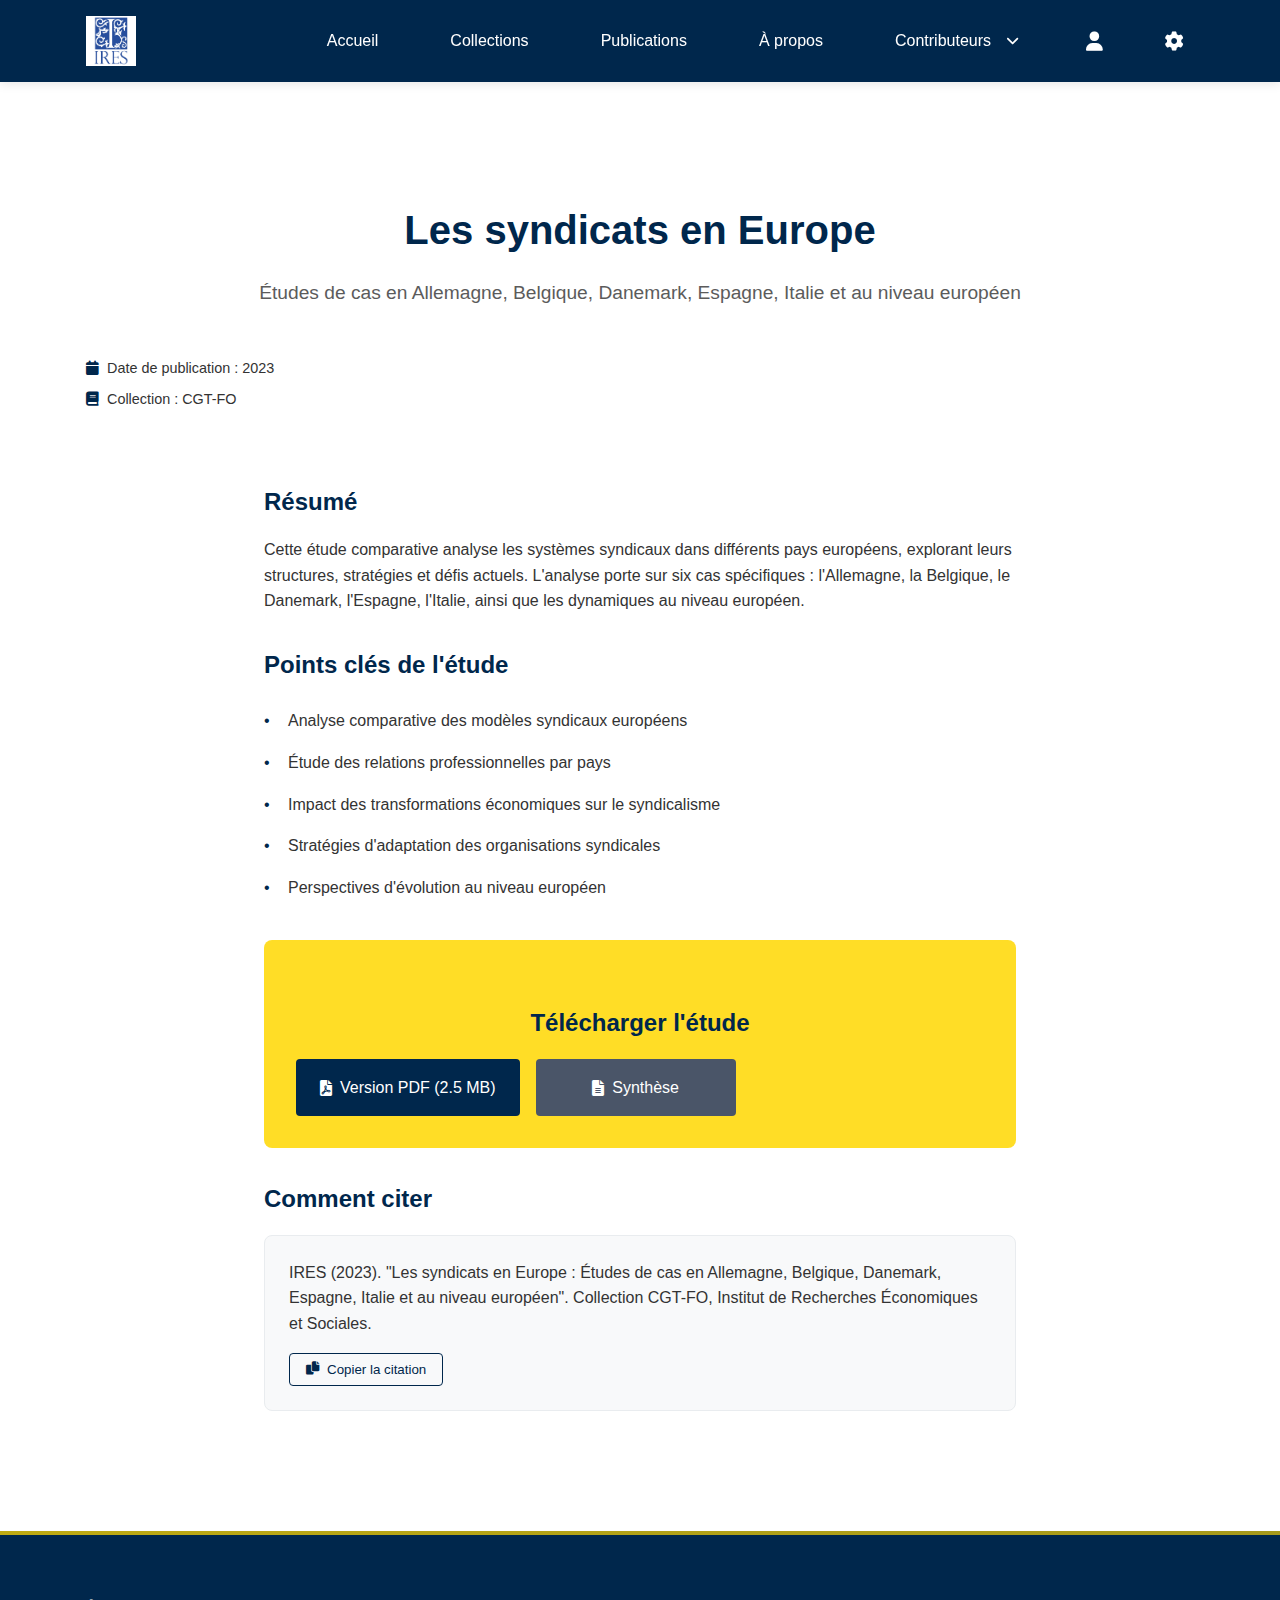
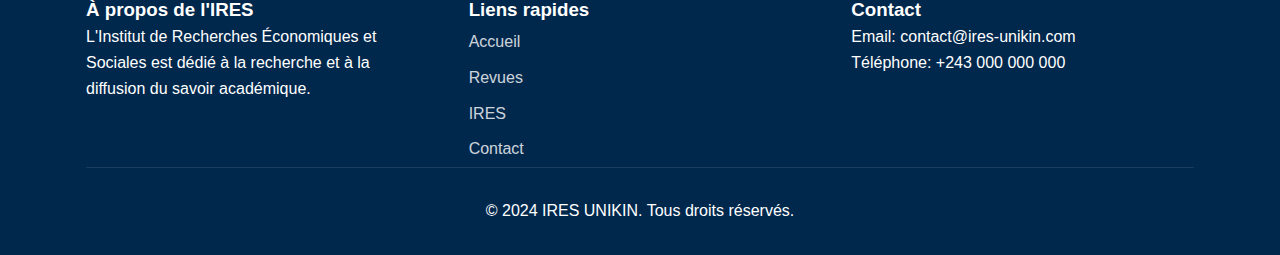
==== commit 87224d73: "hello" ====
--- a/collection.html
+++ b/collection.html
@@ -13,22 +13,45 @@
 <body>
     <header class="main-header">
         <div class="container">
-            <a href="index.html" class="logo">IRES UNIKIN</a>
+            <a href="index.html" class="logo">
+                <img src="images/logo.jpeg" alt="IRES Logo" class="logo-image">
+            </a>
             <button class="menu-toggle" id="menuToggle" aria-label="Toggle navigation">
                 <i class="fas fa-bars"></i>
             </button>
             <nav class="main-nav" id="mainNav">
                 <ul>
                     <li><a href="index.html">Accueil</a></li>
-                    <li><a href="revue.html">Revues</a></li>
-                    <li><a href="ires.html">IRES</a></li>
+                    <li><a href="collections.html">Collections</a></li>
+                    <li><a href="#publications">Publications</a></li>
+                    <li><a href="#about">À propos</a></li>
                     <li class="dropdown">
-                        <span class="dropdown-toggle">Plus</span>
+                        <a href="#" class="dropdown-toggle">
+                            Contributeurs
+                            <i class="fas fa-chevron-down"></i>
+                        </a>
                         <ul class="dropdown-menu">
-                            <li><a href="#"><i class="fas fa-info-circle"></i> À propos</a></li>
-                            <li><a href="#"><i class="fas fa-envelope"></i> Contact</a></li>
-                            <li><a href="#"><i class="fas fa-sign-in-alt"></i> Se connecter</a></li>
-                            <li><a href="#"><i class="fas fa-user-plus"></i> S'inscrire</a></li>
+                            <li><a href="#editeurs">Éditeurs</a></li>
+                            <li><a href="#auteurs">Auteurs</a></li>
+                        </ul>
+                    </li>
+                    <li class="dropdown icon-dropdown">
+                        <a href="#" class="dropdown-toggle nav-icon">
+                            <i class="fas fa-user"></i>
+                        </a>
+                        <ul class="dropdown-menu">
+                            <li><a href="#profile"><i class="fas fa-user-circle"></i> Profile</a></li>
+                            <li><a href="login.html"><i class="fas fa-sign-in-alt"></i> Connexion</a></li>
+                            <li><a href="#logout"><i class="fas fa-sign-out-alt"></i> Déconnexion</a></li>
+                        </ul>
+                    </li>
+                    <li class="dropdown icon-dropdown">
+                        <a href="#" class="dropdown-toggle nav-icon">
+                            <i class="fas fa-cog"></i>
+                        </a>
+                        <ul class="dropdown-menu">
+                            <li><a href="#settings"><i class="fas fa-sliders-h"></i> Paramètres</a></li>
+                            <li><a href="#help"><i class="fas fa-question-circle"></i> Aide</a></li>
                         </ul>
                     </li>
                 </ul>
@@ -96,7 +119,7 @@
             </div>
         </section>
     </main>
-
+    <script src="script.js"></script>
     <footer>
         <div class="container">
             <div class="footer-grid">
@@ -125,6 +148,5 @@
         </div>
     </footer>
 
-    <script src="script.js"></script>
 </body>
 </html>
--- a/style.css
+++ b/style.css
@@ -17,6 +17,7 @@
     --light-blue: rgba(0, 39, 76, 0.85);
     --pale-yellow: rgba(255, 215, 0, 0.85);
     --pale-blue: rgba(0, 39, 76, 0.75);
+    --primary-blue-rgb: 0, 39, 76;
 }
 
 * {
@@ -67,13 +68,23 @@
     font-weight: bold;
     color: var(--white);
     text-decoration: none;
-}
-
+    display: flex;
+    align-items: center;
+}
+
+.logo-image {
+    height: 50px;
+    width: auto;
+}
+
+/* Menu principal */
 .main-nav ul {
     display: flex;
     list-style: none;
     gap: 2rem;
     align-items: center;
+    margin: 0;
+    padding: 0;
 }
 
 .main-nav a {
@@ -82,10 +93,49 @@
     font-weight: 500;
     padding: 0.5rem 1rem;
     transition: all 0.3s ease;
+    display: flex;
+    align-items: center;
+    gap: 0.5rem;
+    position: relative;
 }
 
 .main-nav a:hover {
     color: var(--primary-yellow);
+}
+
+.main-nav a.active {
+    color: var(--primary-yellow);
+}
+
+.main-nav a.active::after {
+    content: '';
+    position: absolute;
+    bottom: 0;
+    left: 0;
+    width: 100%;
+    height: 2px;
+    background-color: var(--primary-yellow);
+    transform: scaleX(1);
+    opacity: 1;
+    transition: transform 0.3s ease, opacity 0.3s ease;
+}
+
+.main-nav a:not(.active)::after {
+    content: '';
+    position: absolute;
+    bottom: 0;
+    left: 0;
+    width: 100%;
+    height: 2px;
+    background-color: var(--primary-yellow);
+    transform: scaleX(0);
+    opacity: 0;
+    transition: transform 0.3s ease, opacity 0.3s ease;
+}
+
+.main-nav a:not(.active):hover::after {
+    transform: scaleX(1);
+    opacity: 0.5;
 }
 
 /* Menu déroulant */
@@ -94,10 +144,31 @@
 }
 
 .dropdown-toggle {
+    display: flex;
+    align-items: center;
+    gap: 0.5rem;
+    cursor: pointer;
     color: var(--white);
-    padding: 0.5rem;
-    cursor: pointer;
-    font-size: 1.2rem;
+    font-weight: 500;
+    padding: 0.5rem 1rem;
+    transition: all 0.3s ease;
+    text-decoration: none;
+}
+
+.dropdown-toggle:hover,
+.dropdown-toggle:focus {
+    color: var(--primary-yellow);
+}
+
+.dropdown-toggle .fa-chevron-down {
+    font-size: 0.8rem;
+    transition: transform 0.3s ease;
+    margin-left: 0.5rem;
+}
+
+.dropdown:hover .fa-chevron-down,
+.dropdown.active .fa-chevron-down {
+    transform: rotate(180deg);
 }
 
 .dropdown-menu {
@@ -115,97 +186,100 @@
     transition: all 0.3s ease;
 }
 
-.dropdown:hover .dropdown-menu {
+.dropdown:hover .dropdown-menu,
+.dropdown.active .dropdown-menu {
     opacity: 1;
     visibility: visible;
     transform: translateY(0);
 }
 
 .dropdown-menu a {
-    padding: 0.75rem 1.5rem;
-    display: block;
+    padding: 0.75rem 1rem;
+    display: flex;
+    align-items: center;
+    gap: 0.5rem;
     color: var(--white);
-}
-
-.dropdown-menu a:hover {
-    background-color: rgba(255,255,255,0.1);
-}
-
-/* Menu mobile */
-.menu-toggle {
+    text-decoration: none;
+    transition: all 0.2s ease;
+    border: 2px solid transparent;
+    border-radius: 4px;
+    margin: 0.25rem 0.5rem;
+}
+
+.dropdown-menu a:hover,
+.dropdown-menu a.active {
+    background: rgba(255, 215, 0, 0.05);
+    color: var(--primary-yellow);
+    border-color: rgba(255, 215, 0, 0.15);
+    padding-left: 1.5rem;
+}
+
+.dropdown-menu a.active {
+    border-color: rgba(255, 215, 0, 0.3);
+}
+
+.dropdown-menu a::after,
+.dropdown-menu a:hover::after,
+.dropdown-menu a.active::after {
     display: none;
-    background: none;
-    border: none;
-    color: var(--white);
-    font-size: 1.5rem;
-    cursor: pointer;
-    padding: 0.5rem;
-    transition: transform 0.3s ease;
-}
-
-.menu-toggle.active {
-    transform: rotate(90deg);
-}
-
+}
+
+/* Version mobile */
 @media (max-width: 768px) {
     .menu-toggle {
         display: block;
+        background: none;
+        border: none;
+        color: var(--white);
+        font-size: 1.5rem;
+        cursor: pointer;
+        padding: 0.5rem;
+        position: absolute;
+        right: 1rem;
+        top: 50%;
+        transform: translateY(-50%);
+    }
+
+    .menu-toggle.active {
+        position: fixed;
+        right: 1.5rem;
+        top: 1.25rem;
     }
 
     .main-nav {
         position: fixed;
         top: 70px;
-        left: 0;
-        right: 0;
+        left: -100%;
+        width: 100%;
+        height: calc(100vh - 70px);
         background-color: var(--primary-blue);
         padding: 1rem;
-        transform: translateX(-100%);
-        transition: transform 0.3s ease-in-out;
-        height: calc(100vh - 70px);
+        transition: left 0.3s ease-in-out;
         overflow-y: auto;
+        z-index: 1000;
     }
 
     .main-nav.active {
-        transform: translateX(0);
+        left: 0;
     }
 
     .main-nav ul {
         flex-direction: column;
+        align-items: flex-start;
         gap: 1rem;
-    }
-
-    .main-nav a {
-        display: block;
-        padding: 1rem;
-        border-radius: 4px;
-    }
-
-    .main-nav a:hover {
-        background-color: rgba(255,255,255,0.1);
-    }
-
-    .dropdown {
-        width: 100%;
-    }
-
-    .dropdown-toggle {
-        display: none;
     }
 
     .dropdown-menu {
         position: static;
+        width: 100%;
+        margin-top: 0.5rem;
         box-shadow: none;
-        opacity: 1;
-        visibility: visible;
-        transform: none;
-        background-color: transparent;
-        padding: 0;
-        margin-top: 0.5rem;
+        background-color: rgba(255, 255, 255, 0.1);
+    }
+
+    .dropdown-toggle {
         width: 100%;
-    }
-
-    .dropdown-menu a {
-        padding-left: 2rem;
+        justify-content: space-between;
     }
 }
 
@@ -1912,3 +1986,510 @@
         width: 100%;
     }
 }
+
+/* Styles pour les liens d'authentification */
+.auth-links {
+    margin-left: auto;
+}
+
+.auth-links a {
+    background-color: var(--primary-yellow);
+    color: var(--primary-blue);
+    padding: 0.5rem 1.5rem;
+    border-radius: 4px;
+    font-weight: 600;
+    transition: all 0.3s ease;
+}
+
+.auth-links a:hover {
+    background-color: var(--dark-yellow);
+    color: var(--white);
+}
+
+@media (max-width: 768px) {
+    .auth-links {
+        margin-left: 0;
+        width: 100%;
+    }
+
+    .auth-links a {
+        display: block;
+        text-align: center;
+        margin-top: 1rem;
+    }
+}
+
+/* Styles pour les pages d'authentification */
+.auth-container {
+    min-height: calc(100vh - 70px);
+    margin-top: 70px;
+    display: flex;
+    align-items: center;
+    justify-content: center;
+    background-color: var(--gray-light);
+    padding: 2rem 1rem;
+}
+
+.auth-card {
+    background: var(--white);
+    width: 320px;
+    height: auto;
+    border-radius: 8px;
+    box-shadow: 0 4px 6px rgba(0, 0, 0, 0.1);
+    position: relative;
+    display: flex;
+    flex-direction: column;
+    padding: 1.5rem;
+}
+
+.auth-card h1 {
+    color: var(--primary-blue);
+    text-align: center;
+    font-size: 1.25rem;
+    margin-bottom: 1.25rem;
+    font-weight: 600;
+}
+
+.auth-form {
+    display: flex;
+    flex-direction: column;
+    gap: 0.75rem;
+}
+
+.form-group {
+    margin-bottom: 0.5rem;
+}
+
+.form-group label {
+    display: block;
+    color: var(--text-dark);
+    font-weight: 500;
+    font-size: 0.875rem;
+    margin-bottom: 0.25rem;
+}
+
+.form-group input {
+    width: 100%;
+    height: 2.25rem;
+    padding: 0 0.75rem;
+    border: 1px solid var(--border-color);
+    border-radius: 4px;
+    font-size: 0.875rem;
+}
+
+.password-input {
+    position: relative;
+}
+
+.toggle-password {
+    position: absolute;
+    right: 0.75rem;
+    top: 50%;
+    transform: translateY(-50%);
+    background: none;
+    border: none;
+    color: var(--text-dark);
+    cursor: pointer;
+    padding: 0;
+    font-size: 0.875rem;
+}
+
+.remember-me {
+    display: flex;
+    align-items: center;
+    gap: 0.5rem;
+    margin: 0.25rem 0;
+}
+
+.remember-me input[type="checkbox"] {
+    width: 1rem;
+    height: 1rem;
+    margin: 0;
+}
+
+.remember-me label {
+    font-size: 0.8125rem;
+    margin: 0;
+}
+
+.auth-button {
+    width: 100%;
+    height: 2.25rem;
+    background-color: var(--primary-blue);
+    color: var(--white);
+    border: none;
+    border-radius: 4px;
+    font-size: 0.875rem;
+    font-weight: 600;
+    cursor: pointer;
+    transition: background-color 0.2s ease;
+    margin: 0.5rem 0;
+}
+
+.auth-button:hover {
+    background-color: var(--secondary-blue);
+}
+
+.auth-links {
+    text-align: center;
+    font-size: 0.8125rem;
+    margin-top: 0.5rem;
+}
+
+.auth-links p {
+    margin: 0;
+}
+
+.auth-links a {
+    color: var(--primary-blue);
+    text-decoration: none;
+    font-weight: 500;
+}
+
+.auth-links a:hover {
+    text-decoration: underline;
+}
+
+/* Responsive */
+@media (max-width: 480px) {
+    .auth-card {
+        width: 300px;
+        padding: 1.25rem;
+    }
+
+    .auth-card h1 {
+        font-size: 1.125rem;
+        margin-bottom: 1rem;
+    }
+
+    .auth-form {
+        gap: 0.5rem;
+    }
+
+    .form-group {
+        margin-bottom: 0.375rem;
+    }
+
+    .form-group input,
+    .auth-button {
+        height: 2rem;
+    }
+
+    .remember-me {
+        margin: 0.125rem 0;
+    }
+
+    .auth-button {
+        margin: 0.375rem 0;
+    }
+
+    .auth-links {
+        margin-top: 0.375rem;
+    }
+}
+
+/* Styles de base pour ordinateur */
+.main-nav ul {
+    display: flex;
+    list-style: none;
+    gap: 2rem;
+    align-items: center;
+    margin: 0;
+    padding: 0;
+}
+
+.main-nav a {
+    color: var(--white);
+    text-decoration: none;
+    font-weight: 500;
+    padding: 0.5rem 1rem;
+    transition: all 0.3s ease;
+    display: flex;
+    align-items: center;
+    gap: 0.5rem;
+}
+
+.main-nav a:hover {
+    color: var(--primary-yellow);
+}
+
+/* Menu déroulant - Version ordinateur */
+.dropdown {
+    position: relative;
+}
+
+.dropdown-toggle {
+    display: flex;
+    align-items: center;
+    gap: 0.5rem;
+    cursor: pointer;
+    color: var(--white);
+    font-weight: 500;
+    padding: 0.5rem 1rem;
+    transition: all 0.3s ease;
+}
+
+.dropdown-toggle:hover,
+.dropdown-toggle:focus {
+    color: var(--primary-yellow);
+}
+
+.dropdown-menu {
+    position: absolute;
+    top: 100%;
+    right: 0;
+    background-color: var(--primary-blue);
+    border-radius: 8px;
+    padding: 0.5rem 0;
+    min-width: 200px;
+    box-shadow: 0 4px 12px rgba(0,0,0,0.2);
+    opacity: 0;
+    visibility: hidden;
+    transform: translateY(-10px);
+    transition: all 0.3s ease;
+}
+
+.dropdown:hover .dropdown-menu,
+.dropdown.active .dropdown-menu {
+    opacity: 1;
+    visibility: visible;
+    transform: translateY(0);
+}
+
+.dropdown-menu a {
+    padding: 0.75rem 1rem;
+    display: flex;
+    align-items: center;
+    gap: 0.5rem;
+    color: var(--white);
+    text-decoration: none;
+    transition: all 0.2s ease;
+    border: 2px solid transparent;
+    border-radius: 4px;
+    margin: 0.25rem 0.5rem;
+}
+
+.dropdown-menu a:hover,
+.dropdown-menu a.active {
+    background: rgba(255, 215, 0, 0.05);
+    color: var(--primary-yellow);
+    border-color: rgba(255, 215, 0, 0.15);
+    padding-left: 1.5rem;
+}
+
+.dropdown-menu a.active {
+    border-color: rgba(255, 215, 0, 0.3);
+}
+
+.menu-divider {
+    height: 1px;
+    background-color: rgba(255, 255, 255, 0.1);
+    margin: 0.5rem 0;
+}
+
+/* Bouton menu mobile (caché par défaut) */
+.menu-toggle {
+    display: none;
+}
+
+/* Styles pour tablettes */
+@media (max-width: 1024px) {
+    .main-nav ul {
+        gap: 1rem;
+    }
+
+    .main-nav a {
+        padding: 0.4rem 0.8rem;
+    }
+}
+
+/* Styles pour mobiles */
+@media (max-width: 768px) {
+    .menu-toggle {
+        display: block;
+        background: none;
+        border: none;
+        color: var(--white);
+        font-size: 1.5rem;
+        cursor: pointer;
+        padding: 0.5rem;
+        position: absolute;
+        right: 1rem;
+        top: 50%;
+        transform: translateY(-50%);
+        z-index: 1001;
+    }
+
+    .menu-toggle.active {
+        position: fixed;
+        right: 1.5rem;
+        top: 1.25rem;
+    }
+
+    .main-nav {
+        position: fixed;
+        top: 70px;
+        left: -100%;
+        width: 100%;
+        height: calc(100vh - 70px);
+        background-color: var(--primary-blue);
+        padding: 1rem;
+        transition: left 0.3s ease-in-out;
+        overflow-y: auto;
+        z-index: 1000;
+    }
+
+    .main-nav.active {
+        left: 0;
+    }
+
+    .main-nav ul {
+        flex-direction: column;
+        align-items: flex-start;
+        gap: 1rem;
+    }
+
+    .main-nav a {
+        width: 100%;
+        padding: 0.75rem 1rem;
+    }
+
+    .dropdown {
+        width: 100%;
+    }
+
+    .dropdown-toggle {
+        width: 100%;
+        justify-content: space-between;
+        padding: 0.75rem 1rem;
+    }
+
+    .dropdown-menu {
+        position: static;
+        width: 100%;
+        margin-top: 0.5rem;
+        box-shadow: none;
+        background-color: rgba(255, 255, 255, 0.1);
+    }
+
+    .dropdown-menu a {
+        padding: 0.75rem 1rem;
+    }
+}
+
+/* Ajustements pour très petits écrans */
+@media (max-width: 480px) {
+    .main-header .logo-image {
+        max-width: 120px;
+    }
+
+    .menu-toggle {
+        font-size: 1.25rem;
+        right: 0.75rem;
+    }
+}
+
+/* Ajustements pour grands écrans */
+@media (min-width: 1200px) {
+    .container {
+        max-width: 1140px;
+        margin: 0 auto;
+    }
+
+    .main-nav ul {
+        gap: 2.5rem;
+    }
+}
+
+/* Styles des icônes */
+.nav-icon {
+    font-size: 1.2rem;
+    display: flex;
+    align-items: center;
+    justify-content: center;
+    width: 40px;
+    height: 40px;
+    border-radius: 50%;
+    transition: all 0.3s ease;
+    border: 2px solid transparent;
+}
+
+.nav-icon:hover,
+.nav-icon.active {
+    background: rgba(255, 215, 0, 0.05);
+    border-color: rgba(255, 215, 0, 0.15);
+}
+
+.nav-icon.active {
+    color: var(--primary-yellow);
+    border-color: rgba(255, 215, 0, 0.3);
+}
+
+.dropdown-toggle .fa-chevron-down {
+    font-size: 0.8rem;
+    transition: transform 0.3s ease;
+    margin-left: 0.5rem;
+}
+
+.dropdown.active .fa-chevron-down {
+    transform: rotate(180deg);
+}
+
+/* Menu déroulant pour les icônes */
+.icon-dropdown .dropdown-toggle {
+    padding: 0;
+    width: 40px;
+    height: 40px;
+    display: flex;
+    align-items: center;
+    justify-content: center;
+    border-radius: 50%;
+}
+
+.icon-dropdown .dropdown-toggle:hover {
+    background-color: rgba(255, 255, 255, 0.1);
+}
+
+.icon-dropdown .dropdown-menu {
+    right: 0;
+    left: auto;
+    min-width: 180px;
+}
+
+/* Styles responsive pour les icônes */
+@media (max-width: 768px) {
+    .nav-icon {
+        width: auto;
+        height: auto;
+        font-size: 1.1rem;
+    }
+
+    .icon-dropdown .dropdown-toggle {
+        width: 100%;
+        height: auto;
+        padding: 0.75rem 1rem;
+        justify-content: flex-start;
+        border-radius: 4px;
+    }
+
+    .icon-dropdown .dropdown-menu {
+        position: static;
+        width: 100%;
+        margin-top: 0.5rem;
+    }
+
+    .dropdown-toggle .fa-chevron-down {
+        margin-left: auto;
+    }
+}
+
+/* Ajustements pour très petits écrans */
+@media (max-width: 480px) {
+    .nav-icon {
+        font-size: 1rem;
+    }
+
+    .icon-dropdown .dropdown-toggle {
+        padding: 0.5rem 0.75rem;
+    }
+}
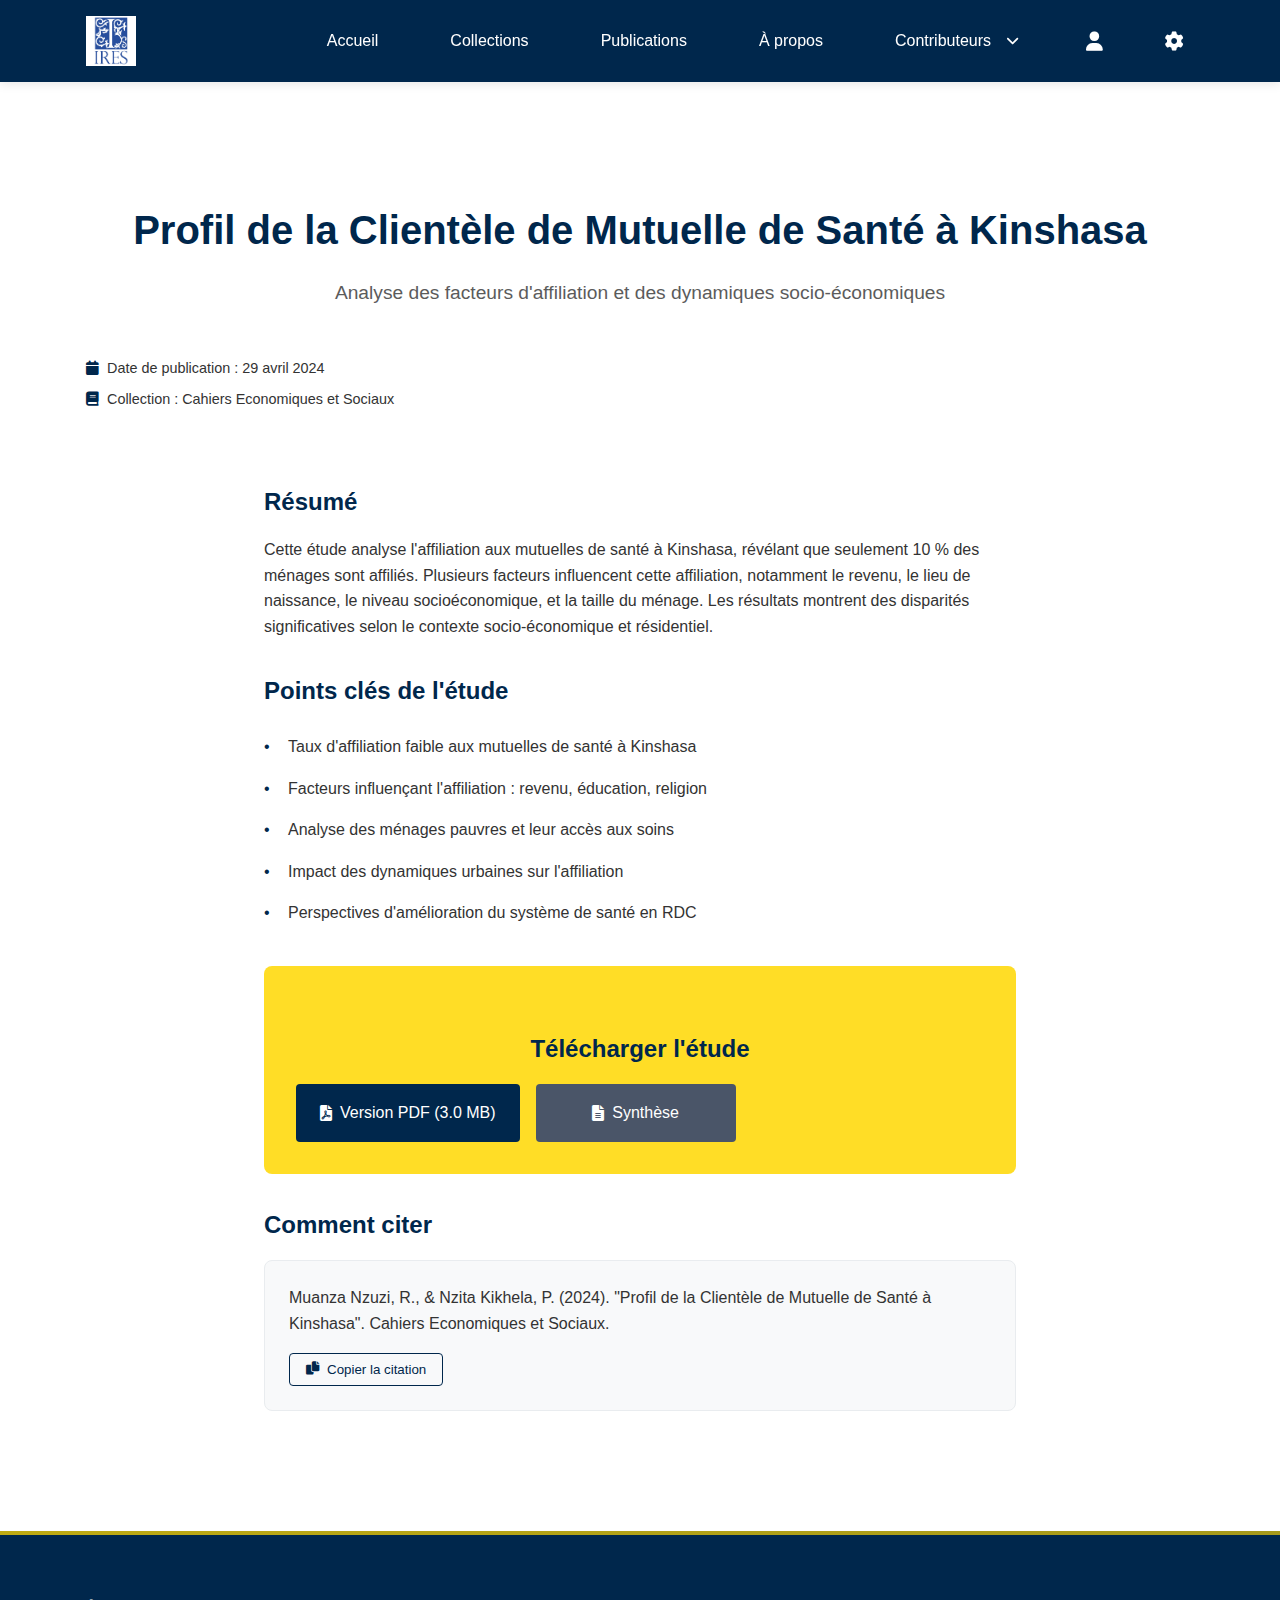
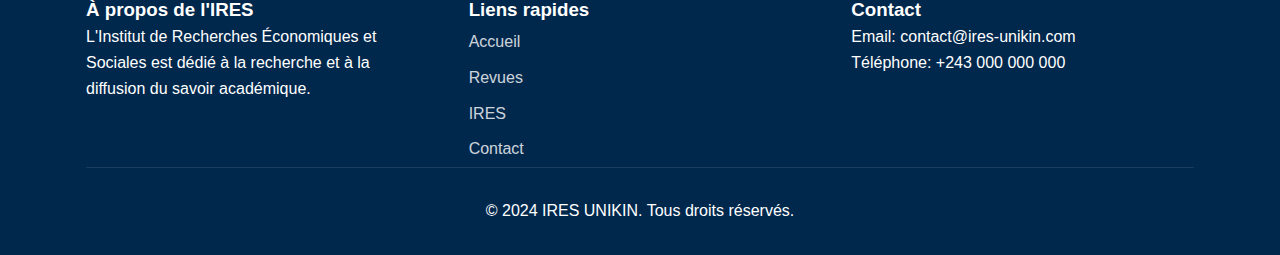
==== commit 2c96e127: "hellostE" ====
--- a/collection.html
+++ b/collection.html
@@ -3,7 +3,8 @@
 <head>
     <meta charset="UTF-8">
     <meta name="viewport" content="width=device-width, initial-scale=1.0">
-    <title>Les syndicats en Europe - IRES UNIKIN</title>
+    <link rel="icon" type="image/jpeg" href="images/logo.jpeg">
+    <title>IRES</title>
     <link rel="stylesheet" href="https://cdnjs.cloudflare.com/ajax/libs/font-awesome/6.0.0/css/all.min.css">
     <link rel="preconnect" href="https://fonts.googleapis.com">
     <link rel="preconnect" href="https://fonts.gstatic.com" crossorigin>
@@ -63,40 +64,40 @@
         <section class="collection-detail">
             <div class="container">
                 <div class="collection-header">
-                    <h1>Les syndicats en Europe</h1>
-                    <p class="subtitle">Études de cas en Allemagne, Belgique, Danemark, Espagne, Italie et au niveau européen</p>
+                    <h1>Profil de la Clientèle de Mutuelle de Santé à Kinshasa</h1>
+                    <p class="subtitle">Analyse des facteurs d'affiliation et des dynamiques socio-économiques</p>
                 </div>
-
+        
                 <div class="collection-meta">
                     <div class="meta-item">
                         <i class="fas fa-calendar"></i>
-                        <span>Date de publication : 2023</span>
+                        <span>Date de publication : 29 avril 2024</span>
                     </div>
                     <div class="meta-item">
                         <i class="fas fa-book"></i>
-                        <span>Collection : CGT-FO</span>
+                        <span>Collection : Cahiers Economiques et Sociaux</span>
                     </div>
                 </div>
-
+        
                 <div class="collection-content">
                     <h2>Résumé</h2>
-                    <p>Cette étude comparative analyse les systèmes syndicaux dans différents pays européens, explorant leurs structures, stratégies et défis actuels. L'analyse porte sur six cas spécifiques : l'Allemagne, la Belgique, le Danemark, l'Espagne, l'Italie, ainsi que les dynamiques au niveau européen.</p>
-
+                    <p>Cette étude analyse l'affiliation aux mutuelles de santé à Kinshasa, révélant que seulement 10 % des ménages sont affiliés. Plusieurs facteurs influencent cette affiliation, notamment le revenu, le lieu de naissance, le niveau socioéconomique, et la taille du ménage. Les résultats montrent des disparités significatives selon le contexte socio-économique et résidentiel.</p>
+        
                     <h2>Points clés de l'étude</h2>
                     <ul class="key-points">
-                        <li>Analyse comparative des modèles syndicaux européens</li>
-                        <li>Étude des relations professionnelles par pays</li>
-                        <li>Impact des transformations économiques sur le syndicalisme</li>
-                        <li>Stratégies d'adaptation des organisations syndicales</li>
-                        <li>Perspectives d'évolution au niveau européen</li>
+                        <li>Taux d'affiliation faible aux mutuelles de santé à Kinshasa</li>
+                        <li>Facteurs influençant l'affiliation : revenu, éducation, religion</li>
+                        <li>Analyse des ménages pauvres et leur accès aux soins</li>
+                        <li>Impact des dynamiques urbaines sur l'affiliation</li>
+                        <li>Perspectives d'amélioration du système de santé en RDC</li>
                     </ul>
-
+        
                     <div class="download-section">
                         <h2>Télécharger l'étude</h2>
                         <div class="download-buttons">
                             <a href="#" class="download-button">
                                 <i class="fas fa-file-pdf"></i>
-                                Version PDF (2.5 MB)
+                                Version PDF (3.0 MB)
                             </a>
                             <a href="#" class="synthesis-button">
                                 <i class="fas fa-file-alt"></i>
@@ -104,11 +105,11 @@
                             </a>
                         </div>
                     </div>
-
+        
                     <div class="citation-section">
                         <h2>Comment citer</h2>
                         <div class="citation-box">
-                            <p>IRES (2023). "Les syndicats en Europe : Études de cas en Allemagne, Belgique, Danemark, Espagne, Italie et au niveau européen". Collection CGT-FO, Institut de Recherches Économiques et Sociales.</p>
+                            <p>Muanza Nzuzi, R., & Nzita Kikhela, P. (2024). "Profil de la Clientèle de Mutuelle de Santé à Kinshasa". Cahiers Economiques et Sociaux.</p>
                             <button class="copy-citation">
                                 <i class="fas fa-copy"></i>
                                 Copier la citation
@@ -118,6 +119,7 @@
                 </div>
             </div>
         </section>
+        
     </main>
     <script src="script.js"></script>
     <footer>
--- a/style.css
+++ b/style.css
@@ -1,3 +1,4 @@
+/* Variables de couleurs */
 :root {
     --primary-yellow: #FFD700;
     --dark-yellow: #B8860B;
@@ -18,6 +19,16 @@
     --pale-yellow: rgba(255, 215, 0, 0.85);
     --pale-blue: rgba(0, 39, 76, 0.75);
     --primary-blue-rgb: 0, 39, 76;
+    --primary-color: #2c5282;
+    --primary-dark: #1a365d;
+    --primary-light: #4299e1;
+    --secondary-color: #38a169;
+    --bg-light: #f7fafc;
+    --bg-white: #ffffff;
+    --text-muted: #718096;
+    --success-color: #48bb78;
+    --warning-color: #ecc94b;
+    --danger-color: #f56565;
 }
 
 * {
@@ -75,6 +86,7 @@
 .logo-image {
     height: 50px;
     width: auto;
+    object-fit: contain;
 }
 
 /* Menu principal */
@@ -99,43 +111,29 @@
     position: relative;
 }
 
-.main-nav a:hover {
-    color: var(--primary-yellow);
-}
-
-.main-nav a.active {
-    color: var(--primary-yellow);
-}
-
-.main-nav a.active::after {
+.main-nav a::after {
     content: '';
     position: absolute;
     bottom: 0;
-    left: 0;
-    width: 100%;
+    left: 50%;
+    width: 0;
     height: 2px;
     background-color: var(--primary-yellow);
-    transform: scaleX(1);
-    opacity: 1;
-    transition: transform 0.3s ease, opacity 0.3s ease;
-}
-
-.main-nav a:not(.active)::after {
-    content: '';
-    position: absolute;
-    bottom: 0;
-    left: 0;
+    transition: all 0.3s ease;
+    transform: translateX(-50%);
+}
+
+.main-nav a:hover::after,
+.main-nav a.active::after {
     width: 100%;
-    height: 2px;
-    background-color: var(--primary-yellow);
-    transform: scaleX(0);
-    opacity: 0;
-    transition: transform 0.3s ease, opacity 0.3s ease;
-}
-
-.main-nav a:not(.active):hover::after {
-    transform: scaleX(1);
-    opacity: 0.5;
+}
+
+.main-nav a:hover {
+    color: var(--primary-yellow);
+}
+
+.main-nav a.active {
+    color: var(--primary-yellow);
 }
 
 /* Menu déroulant */
@@ -216,12 +214,6 @@
 
 .dropdown-menu a.active {
     border-color: rgba(255, 215, 0, 0.3);
-}
-
-.dropdown-menu a::after,
-.dropdown-menu a:hover::after,
-.dropdown-menu a.active::after {
-    display: none;
 }
 
 /* Version mobile */
@@ -2493,3 +2485,1112 @@
         padding: 0.5rem 0.75rem;
     }
 }
+
+/* Collections Page Styles */
+.collections-page {
+    padding-top: 2rem;
+    background-color: var(--gray-light);
+}
+
+.collections-header {
+    background-color: var(--white);
+    padding: 2rem 0;
+    border-bottom: 1px solid var(--border-color);
+    margin-bottom: 2rem;
+    position: relative;
+    overflow: hidden;
+    min-height: 300px;
+    display: flex;
+    align-items: center;
+}
+
+.header-background {
+    position: absolute;
+    top: 0;
+    left: 0;
+    width: 100%;
+    height: 100%;
+    z-index: 1;
+}
+
+.header-background .bg-image {
+    position: absolute;
+    top: 0;
+    left: 0;
+    width: 100%;
+    height: 100%;
+    object-fit: cover;
+    opacity: 0;
+    transition: opacity 1s ease-in-out;
+}
+
+.header-background .bg-image.active {
+    opacity: 1;
+}
+
+.header-background .overlay {
+    position: absolute;
+    top: 0;
+    left: 0;
+    width: 100%;
+    height: 100%;
+    background: linear-gradient(rgba(0, 39, 76, 0.8), rgba(0, 39, 76, 0.9));
+}
+
+.collections-header .container {
+    position: relative;
+    z-index: 2;
+}
+
+.collections-header h1 {
+    font-size: 2.5rem;
+    margin-bottom: 1.5rem;
+    color: var(--white);
+    text-shadow: 0 2px 4px rgba(0, 0, 0, 0.2);
+}
+
+.collections-filters {
+    background-color: var(--white);
+    padding: 1.5rem;
+    border-radius: 8px;
+    box-shadow: 0 4px 12px rgba(0, 0, 0, 0.1);
+}
+
+.filter-group {
+    display: flex;
+    align-items: center;
+    gap: 0.5rem;
+}
+
+.filter-group label {
+    font-weight: 500;
+    color: var(--text-dark);
+}
+
+.filter-group select {
+    padding: 0.5rem 2rem 0.5rem 1rem;
+    border: 1px solid var(--border-color);
+    border-radius: 4px;
+    background-color: var(--white);
+    font-size: 0.9rem;
+    appearance: none;
+    background-image: url("data:image/svg+xml;charset=UTF-8,%3csvg xmlns='http://www.w3.org/2000/svg' viewBox='0 0 24 24' fill='none' stroke='currentColor' stroke-width='2' stroke-linecap='round' stroke-linejoin='round'%3e%3cpolyline points='6 9 12 15 18 9'%3e%3c/polyline%3e%3c/svg%3e");
+    background-repeat: no-repeat;
+    background-position: right 0.5rem center;
+    background-size: 1rem;
+}
+
+.filter-group.search {
+    flex-grow: 1;
+    position: relative;
+}
+
+.filter-group.search input {
+    width: 100%;
+    padding: 0.5rem 2.5rem 0.5rem 1rem;
+    border: 1px solid var(--border-color);
+    border-radius: 4px;
+    font-size: 0.9rem;
+}
+
+.filter-group.search .search-btn {
+    position: absolute;
+    right: 0.5rem;
+    top: 50%;
+    transform: translateY(-50%);
+    background: none;
+    border: none;
+    color: var(--gray);
+    cursor: pointer;
+}
+
+.collections-grid {
+    display: grid;
+    gap: 1.5rem;
+    margin-bottom: 2rem;
+}
+
+.collection-item {
+    background-color: var(--white);
+    padding: 1.5rem;
+    border: 1px solid var(--border-color);
+    border-radius: 4px;
+    transition: box-shadow 0.3s ease;
+    display: flex;
+    gap: 1.5rem;
+    padding: 0;
+    overflow: hidden;
+}
+
+.collection-item:hover {
+    box-shadow: 0 2px 8px rgba(0, 0, 0, 0.1);
+}
+
+.article-cover {
+    position: relative;
+    width: 200px;
+    min-width: 200px;
+    overflow: hidden;
+}
+
+.cover-image {
+    width: 100%;
+    height: 100%;
+    object-fit: cover;
+    transition: transform 0.3s ease;
+}
+
+.collection-item:hover .cover-image {
+    transform: scale(1.05);
+}
+
+.article-type {
+    position: absolute;
+    top: 1rem;
+    left: 1rem;
+    padding: 0.25rem 0.75rem;
+    background-color: var(--primary-blue);
+    color: var(--white);
+    font-size: 0.8rem;
+    border-radius: 3px;
+    z-index: 1;
+}
+
+.article-content {
+    flex: 1;
+    padding: 1.5rem 1.5rem 1.5rem 0;
+}
+
+.article-type {
+    display: inline-block;
+    padding: 0.25rem 0.75rem;
+    background-color: var(--primary-blue);
+    color: var(--white);
+    font-size: 0.8rem;
+    border-radius: 3px;
+    margin-bottom: 1rem;
+}
+
+.article-title {
+    font-size: 1.25rem;
+    margin-bottom: 0.75rem;
+    line-height: 1.4;
+}
+
+.article-title a {
+    color: var(--primary-blue);
+    text-decoration: none;
+    transition: color 0.3s ease;
+}
+
+.article-title a:hover {
+    color: var(--secondary-blue);
+}
+
+.article-meta {
+    font-size: 0.9rem;
+    color: var(--gray);
+    margin-bottom: 1rem;
+    display: flex;
+    flex-wrap: wrap;
+    gap: 1rem;
+}
+
+.article-abstract {
+    font-size: 0.95rem;
+    line-height: 1.6;
+    color: var(--text-dark);
+    margin-bottom: 1rem;
+}
+
+.article-footer {
+    display: flex;
+    justify-content: space-between;
+    align-items: center;
+    margin-top: 1rem;
+    padding-top: 1rem;
+    border-top: 1px solid var(--border-color);
+}
+
+.tags {
+    display: flex;
+    gap: 0.5rem;
+    flex-wrap: wrap;
+}
+
+.tag {
+    padding: 0.25rem 0.75rem;
+    background-color: var(--gray-light);
+    border-radius: 3px;
+    font-size: 0.8rem;
+    color: var(--gray);
+}
+
+.metrics {
+    display: flex;
+    gap: 1rem;
+    color: var(--gray);
+    font-size: 0.9rem;
+}
+
+.metrics span {
+    display: flex;
+    align-items: center;
+    gap: 0.25rem;
+}
+
+.pagination {
+    display: flex;
+    justify-content: center;
+    align-items: center;
+    gap: 0.5rem;
+    margin: 2rem 0;
+}
+
+.pagination-btn {
+    background: none;
+    border: 1px solid var(--border-color);
+    padding: 0.5rem 0.75rem;
+    border-radius: 4px;
+    cursor: pointer;
+    color: var(--text-dark);
+}
+
+.pagination-btn:disabled {
+    opacity: 0.5;
+    cursor: not-allowed;
+}
+
+.pagination-btn:not(:disabled):hover {
+    background-color: var(--gray-light);
+}
+
+.page-number {
+    padding: 0.5rem 0.75rem;
+    border-radius: 4px;
+    cursor: pointer;
+}
+
+.page-number.active {
+    background-color: var(--primary-blue);
+    color: var(--white);
+}
+
+.page-number:not(.active):hover {
+    background-color: var(--gray-light);
+}
+
+.page-dots {
+    padding: 0.5rem 0.75rem;
+    color: var(--gray);
+}
+
+@media (max-width: 768px) {
+    .collections-filters {
+        flex-direction: column;
+        align-items: stretch;
+    }
+
+    .filter-group {
+        width: 100%;
+    }
+
+    .filter-group select,
+    .filter-group.search input {
+        width: 100%;
+    }
+
+    .article-footer {
+        flex-direction: column;
+        gap: 1rem;
+    }
+
+    .metrics {
+        width: 100%;
+        justify-content: flex-start;
+    }
+}
+
+/* Styles généraux pour toutes les images */
+img {
+    max-width: 100%;
+    height: auto;
+    display: block;
+}
+
+/* Logo dans le header */
+.logo-image {
+    height: 50px;
+    width: auto;
+    object-fit: contain;
+}
+
+/* Images de fond du hero */
+.hero-image {
+    width: 100%;
+    height: 100%;
+    object-fit: cover;
+    position: absolute;
+    top: 0;
+    left: 0;
+}
+
+/* Images de couverture des collections */
+.cover-image {
+    width: 100%;
+    height: 100%;
+    object-fit: cover;
+}
+
+/* Images de fond du header des collections */
+.header-background .bg-image {
+    width: 100%;
+    height: 100%;
+    object-fit: cover;
+    position: absolute;
+    top: 0;
+    left: 0;
+}
+
+/* Images dans les articles */
+.article-image img,
+.featured-image img {
+    width: 100%;
+    height: 100%;
+    object-fit: cover;
+}
+
+/* Images des cartes de journal */
+.journal-image img {
+    width: 100%;
+    height: 100%;
+    object-fit: cover;
+}
+
+/* Conteneur d'image avec ratio spécifique */
+.image-container {
+    position: relative;
+    width: 100%;
+    padding-bottom: 56.25%; /* Ratio 16:9 */
+    overflow: hidden;
+}
+
+.image-container img {
+    position: absolute;
+    top: 0;
+    left: 0;
+    width: 100%;
+    height: 100%;
+    object-fit: cover;
+}
+
+/* Ajustements responsifs */
+@media (max-width: 768px) {
+    .article-cover {
+        width: 100%;
+        height: 200px;
+    }
+
+    .logo-image {
+        height: 40px;
+    }
+
+    .hero-image {
+        height: 100vh;
+    }
+}
+
+/* Styles pour la page de publication */
+.search-container {
+    max-width: 1200px;
+    margin: 2rem auto;
+    padding: 20px;
+    background: #fff;
+    border-radius: 8px;
+    box-shadow: 0 2px 4px rgba(0,0,0,0.1);
+}
+
+.search-header {
+    border-bottom: 2px solid var(--primary-color);
+    padding-bottom: 1rem;
+    margin-bottom: 2rem;
+}
+
+.search-header h1 {
+    color: var(--primary-color);
+    font-size: 2rem;
+    font-family: 'Crimson Text', serif;
+    margin-bottom: 1rem;
+}
+
+.search-box {
+    display: flex;
+    gap: 10px;
+    margin-bottom: 20px;
+}
+
+.search-input {
+    flex: 1;
+    padding: 12px;
+    border: 1px solid #ddd;
+    border-radius: 4px;
+    font-size: 16px;
+    font-family: 'Source Sans 3', sans-serif;
+}
+
+.search-button {
+    padding: 12px 24px;
+    background-color: var(--primary-color);
+    color: white;
+    border: none;
+    border-radius: 4px;
+    cursor: pointer;
+    font-size: 16px;
+    font-family: 'Source Sans 3', sans-serif;
+    transition: background-color 0.3s;
+}
+
+.search-button:hover {
+    background-color: var(--primary-dark);
+}
+
+.search-options {
+    display: grid;
+    grid-template-columns: repeat(auto-fit, minmax(200px, 1fr));
+    gap: 20px;
+    margin-bottom: 2rem;
+    padding: 1.5rem;
+    background: var(--bg-light);
+    border-radius: 8px;
+}
+
+.option-group {
+    display: flex;
+    flex-direction: column;
+    gap: 8px;
+}
+
+.option-group label {
+    font-weight: 600;
+    color: var(--text-dark);
+    font-family: 'Source Sans 3', sans-serif;
+}
+
+.option-group select {
+    padding: 10px;
+    border: 1px solid #ddd;
+    border-radius: 4px;
+    font-family: 'Source Sans 3', sans-serif;
+    background-color: white;
+}
+
+.results-container {
+    max-width: 1200px;
+    margin: 2rem auto;
+}
+
+.result-item {
+    background: var(--white);
+    padding: 2.5rem;
+    margin-bottom: 1.25rem;
+    border-radius: 8px;
+    box-shadow: 0 2px 4px rgba(0,0,0,0.1);
+}
+
+.result-item:hover {
+    background-color: var(--bg-light);
+}
+
+/* Style de la page de recherche (style JSTOR) */
+.search-page {
+    display: flex;
+    max-width: 1400px;
+    margin: 0 auto;
+    padding: 20px;
+    gap: 30px;
+}
+
+.filters-sidebar {
+    width: 280px;
+    flex-shrink: 0;
+}
+
+.main-content {
+    flex: 1;
+}
+
+.search-box-container {
+    margin-bottom: 30px;
+    padding: 20px;
+    background: #fff;
+    border-radius: 4px;
+    box-shadow: 0 1px 3px rgba(0,0,0,0.1);
+}
+
+.search-input-group {
+    display: flex;
+    gap: 10px;
+    margin-bottom: 15px;
+}
+
+.search-input {
+    flex: 1;
+    padding: 12px;
+    border: 1px solid var(--border-color);
+    border-radius: 4px;
+    font-size: 16px;
+}
+
+.search-button {
+    padding: 12px 24px;
+    background: var(--primary-color);
+    color: white;
+    border: none;
+    border-radius: 4px;
+    cursor: pointer;
+    font-weight: 600;
+}
+
+.search-button:hover {
+    background: var(--primary-dark);
+}
+
+.advanced-search-link {
+    color: var(--primary-color);
+    text-decoration: none;
+    font-size: 14px;
+}
+
+.advanced-search-link:hover {
+    text-decoration: underline;
+}
+
+.filter-section {
+    background: #fff;
+    border-radius: 4px;
+    margin-bottom: 20px;
+    box-shadow: 0 1px 3px rgba(0,0,0,0.1);
+}
+
+.filter-section h3 {
+    padding: 15px;
+    margin: 0;
+    border-bottom: 1px solid var(--border-color);
+    font-size: 16px;
+    font-weight: 600;
+}
+
+.filter-list {
+    list-style: none;
+    padding: 15px;
+    margin: 0;
+}
+
+.filter-item {
+    margin-bottom: 10px;
+}
+
+.filter-checkbox {
+    margin-right: 8px;
+}
+
+.filter-label {
+    display: flex;
+    align-items: center;
+    font-size: 14px;
+    color: var(--text-dark);
+}
+
+.filter-count {
+    margin-left: auto;
+    color: var(--text-muted);
+    font-size: 12px;
+}
+
+.results-header {
+    display: flex;
+    justify-content: space-between;
+    align-items: center;
+    margin-bottom: 20px;
+}
+
+.results-count {
+    font-size: 16px;
+    color: var(--text-dark);
+}
+
+.sort-select {
+    padding: 8px;
+    border: 1px solid var(--border-color);
+    border-radius: 4px;
+    font-size: 14px;
+}
+
+.result-item {
+    background: #fff;
+    padding: 20px;
+    margin-bottom: 15px;
+    border-radius: 8px;
+    box-shadow: 0 2px 4px rgba(0,0,0,0.1);
+}
+
+.result-title {
+    color: var(--primary-color);
+    font-size: 18px;
+    font-weight: 600;
+    margin-bottom: 10px;
+    text-decoration: none;
+    display: block;
+}
+
+.result-title:hover {
+    text-decoration: underline;
+}
+
+.result-authors {
+    color: var(--text-dark);
+    font-size: 14px;
+    margin-bottom: 8px;
+}
+
+.result-meta {
+    color: var(--text-muted);
+    font-size: 14px;
+    margin-bottom: 12px;
+}
+
+.result-abstract {
+    font-size: 14px;
+    line-height: 1.5;
+    color: var(--text-dark);
+    margin-bottom: 15px;
+}
+
+.result-actions {
+    display: flex;
+    gap: 15px;
+}
+
+.result-action-btn {
+    padding: 8px 12px;
+    font-size: 14px;
+    border: 1px solid var(--primary-color);
+    border-radius: 4px;
+    color: var(--primary-color);
+    background: transparent;
+    cursor: pointer;
+    text-decoration: none;
+}
+
+.result-action-btn:hover {
+    background: var(--primary-color);
+    color: white;
+}
+
+.result-action-btn.primary {
+    background: var(--primary-color);
+    color: white;
+}
+
+.result-action-btn.primary:hover {
+    background: var(--primary-dark);
+}
+
+/* Style optimisé de la page de recherche */
+.search-page {
+    display: flex;
+    max-width: 1400px;
+    margin: 20px auto;
+    padding: 0 20px;
+    gap: 30px;
+}
+
+.filters-sidebar {
+    width: 300px;
+    flex-shrink: 0;
+    position: sticky;
+    top: 20px;
+    height: fit-content;
+    background: #fff;
+    border-radius: 12px;
+    box-shadow: 0 4px 6px rgba(0,0,0,0.05);
+    padding: 20px;
+}
+
+.filter-section {
+    margin-bottom: 25px;
+    border-bottom: 1px solid var(--border-color);
+    padding-bottom: 20px;
+}
+
+.filter-section:last-child {
+    border-bottom: none;
+    margin-bottom: 0;
+    padding-bottom: 0;
+}
+
+.filter-section h3 {
+    display: flex;
+    align-items: center;
+    gap: 10px;
+    font-size: 16px;
+    font-weight: 600;
+    color: var(--primary-color);
+    margin-bottom: 15px;
+}
+
+.filter-section h3 i {
+    font-size: 18px;
+    opacity: 0.8;
+}
+
+.filter-list {
+    list-style: none;
+    padding: 0;
+    margin: 0;
+}
+
+.filter-item {
+    margin-bottom: 12px;
+}
+
+.filter-item:last-child {
+    margin-bottom: 0;
+}
+
+.filter-label {
+    display: flex;
+    align-items: center;
+    font-size: 14px;
+    color: var(--text-dark);
+    cursor: pointer;
+    transition: all 0.2s ease;
+}
+
+.filter-label:hover {
+    color: var(--primary-color);
+}
+
+.filter-checkbox {
+    margin-right: 10px;
+    width: 16px;
+    height: 16px;
+    border-radius: 4px;
+    cursor: pointer;
+}
+
+.filter-count {
+    margin-left: auto;
+    color: var(--text-muted);
+    font-size: 12px;
+    background: var(--bg-light);
+    padding: 2px 8px;
+    border-radius: 12px;
+}
+
+.main-content {
+    flex: 1;
+    min-width: 0;
+}
+
+.search-box-container {
+    background: #fff;
+    padding: 25px;
+    border-radius: 12px;
+    box-shadow: 0 4px 6px rgba(0,0,0,0.05);
+    margin-bottom: 25px;
+}
+
+.search-input-group {
+    display: flex;
+    gap: 15px;
+    margin-bottom: 15px;
+}
+
+.search-input {
+    flex: 1;
+    padding: 15px;
+    border: 2px solid var(--border-color);
+    border-radius: 8px;
+    font-size: 16px;
+    transition: all 0.3s ease;
+}
+
+.search-input:focus {
+    border-color: var(--primary-color);
+    box-shadow: 0 0 0 3px rgba(66, 153, 225, 0.2);
+    outline: none;
+}
+
+.search-button {
+    padding: 0 30px;
+    background: var(--primary-color);
+    color: white;
+    border: none;
+    border-radius: 8px;
+    cursor: pointer;
+    font-weight: 600;
+    display: flex;
+    align-items: center;
+    gap: 10px;
+    transition: all 0.3s ease;
+}
+
+.search-button:hover {
+    background: var(--primary-dark);
+    transform: translateY(-1px);
+    box-shadow: 0 4px 6px rgba(0, 0, 0, 0.1);
+}
+
+.search-button i {
+    font-size: 18px;
+}
+
+.advanced-search-link {
+    color: var(--primary-color);
+    text-decoration: none;
+    font-size: 14px;
+    display: flex;
+    align-items: center;
+    gap: 5px;
+}
+
+.advanced-search-link:hover {
+    text-decoration: underline;
+}
+
+.results-header {
+    display: flex;
+    justify-content: space-between;
+    align-items: center;
+    margin-bottom: 25px;
+    background: #fff;
+    padding: 20px;
+    border-radius: 12px;
+    box-shadow: 0 4px 6px rgba(0,0,0,0.05);
+}
+
+.results-count {
+    font-size: 16px;
+    color: var(--text-dark);
+    display: flex;
+    align-items: center;
+    gap: 8px;
+}
+
+.results-count i {
+    color: var(--primary-color);
+}
+
+.sort-select {
+    padding: 10px 15px;
+    border: 2px solid var(--border-color);
+    border-radius: 8px;
+    font-size: 14px;
+    color: var(--text-dark);
+    cursor: pointer;
+    background-color: white;
+    transition: all 0.3s ease;
+}
+
+.sort-select:focus {
+    border-color: var(--primary-color);
+    outline: none;
+}
+
+.result-item {
+    background: #fff;
+    padding: 25px;
+    margin-bottom: 20px;
+    border-radius: 12px;
+    box-shadow: 0 4px 6px rgba(0,0,0,0.05);
+    transition: all 0.3s ease;
+    border: 1px solid transparent;
+}
+
+.result-item:hover {
+    transform: translateY(-2px);
+    border-color: var(--primary-color);
+}
+
+.result-title {
+    color: var(--primary-color);
+    font-size: 20px;
+    font-weight: 600;
+    margin-bottom: 12px;
+    text-decoration: none;
+    display: block;
+    line-height: 1.4;
+}
+
+.result-title:hover {
+    color: var(--primary-dark);
+}
+
+.result-authors {
+    color: var(--text-dark);
+    font-size: 14px;
+    margin-bottom: 10px;
+    display: flex;
+    align-items: center;
+    gap: 8px;
+}
+
+.result-authors i {
+    color: var(--text-muted);
+}
+
+.result-meta {
+    color: var(--text-muted);
+    font-size: 14px;
+    margin-bottom: 15px;
+    display: flex;
+    align-items: center;
+    gap: 8px;
+}
+
+.result-meta i {
+    font-size: 14px;
+}
+
+.result-abstract {
+    font-size: 15px;
+    line-height: 1.6;
+    color: var(--text-dark);
+    margin-bottom: 20px;
+}
+
+.result-actions {
+    display: flex;
+    gap: 12px;
+    flex-wrap: wrap;
+}
+
+.result-action-btn {
+    padding: 10px 20px;
+    font-size: 14px;
+    border: 2px solid var(--primary-color);
+    border-radius: 8px;
+    color: var(--primary-color);
+    background: transparent;
+    cursor: pointer;
+    text-decoration: none;
+    display: flex;
+    align-items: center;
+    gap: 8px;
+    transition: all 0.3s ease;
+}
+
+.result-action-btn i {
+    font-size: 16px;
+}
+
+.result-action-btn:hover {
+    background: var(--primary-color);
+    color: white;
+    transform: translateY(-1px);
+    box-shadow: 0 2px 4px rgba(0, 0, 0, 0.1);
+}
+
+.result-action-btn.primary {
+    background: var(--primary-color);
+    color: white;
+}
+
+.result-action-btn.primary:hover {
+    background: var(--primary-dark);
+}
+
+/* Responsive design */
+@media (max-width: 1200px) {
+    .search-page {
+        padding: 0 15px;
+    }
+}
+
+@media (max-width: 992px) {
+    .search-page {
+        flex-direction: column;
+    }
+    
+    .filters-sidebar {
+        width: 100%;
+        position: static;
+        margin-bottom: 20px;
+    }
+}
+
+@media (max-width: 768px) {
+    .search-input-group {
+        flex-direction: column;
+    }
+    
+    .search-button {
+        width: 100%;
+        justify-content: center;
+    }
+    
+    .results-header {
+        flex-direction: column;
+        gap: 15px;
+        text-align: center;
+    }
+    
+    .sort-select {
+        width: 100%;
+    }
+    
+    .result-actions {
+        flex-direction: column;
+    }
+    
+    .result-action-btn {
+        width: 100%;
+        justify-content: center;
+    }
+}
+
+/* Badges pour le type d'accès */
+.access-badge {
+    display: inline-flex;
+    align-items: center;
+    padding: 4px 8px;
+    border-radius: 4px;
+    font-size: 12px;
+    font-weight: 600;
+    margin-right: 8px;
+}
+
+.access-badge.free {
+    background: var(--success-color);
+    color: var(--bg-white);
+}
+
+.access-badge.restricted {
+    background: var(--warning-color);
+    color: var(--text-dark);
+}
+
+/* Animation des boutons */
+.result-action-btn {
+    position: relative;
+    overflow: hidden;
+}
+
+.result-action-btn::after {
+    content: '';
+    position: absolute;
+    top: 50%;
+    left: 50%;
+    width: 0;
+    height: 0;
+    background: rgba(255, 255, 255, 0.2);
+    border-radius: 50%;
+    transform: translate(-50%, -50%);
+    transition: width 0.3s ease, height 0.3s ease;
+}
+
+.result-action-btn:active::after {
+    width: 200px;
+    height: 200px;
+}
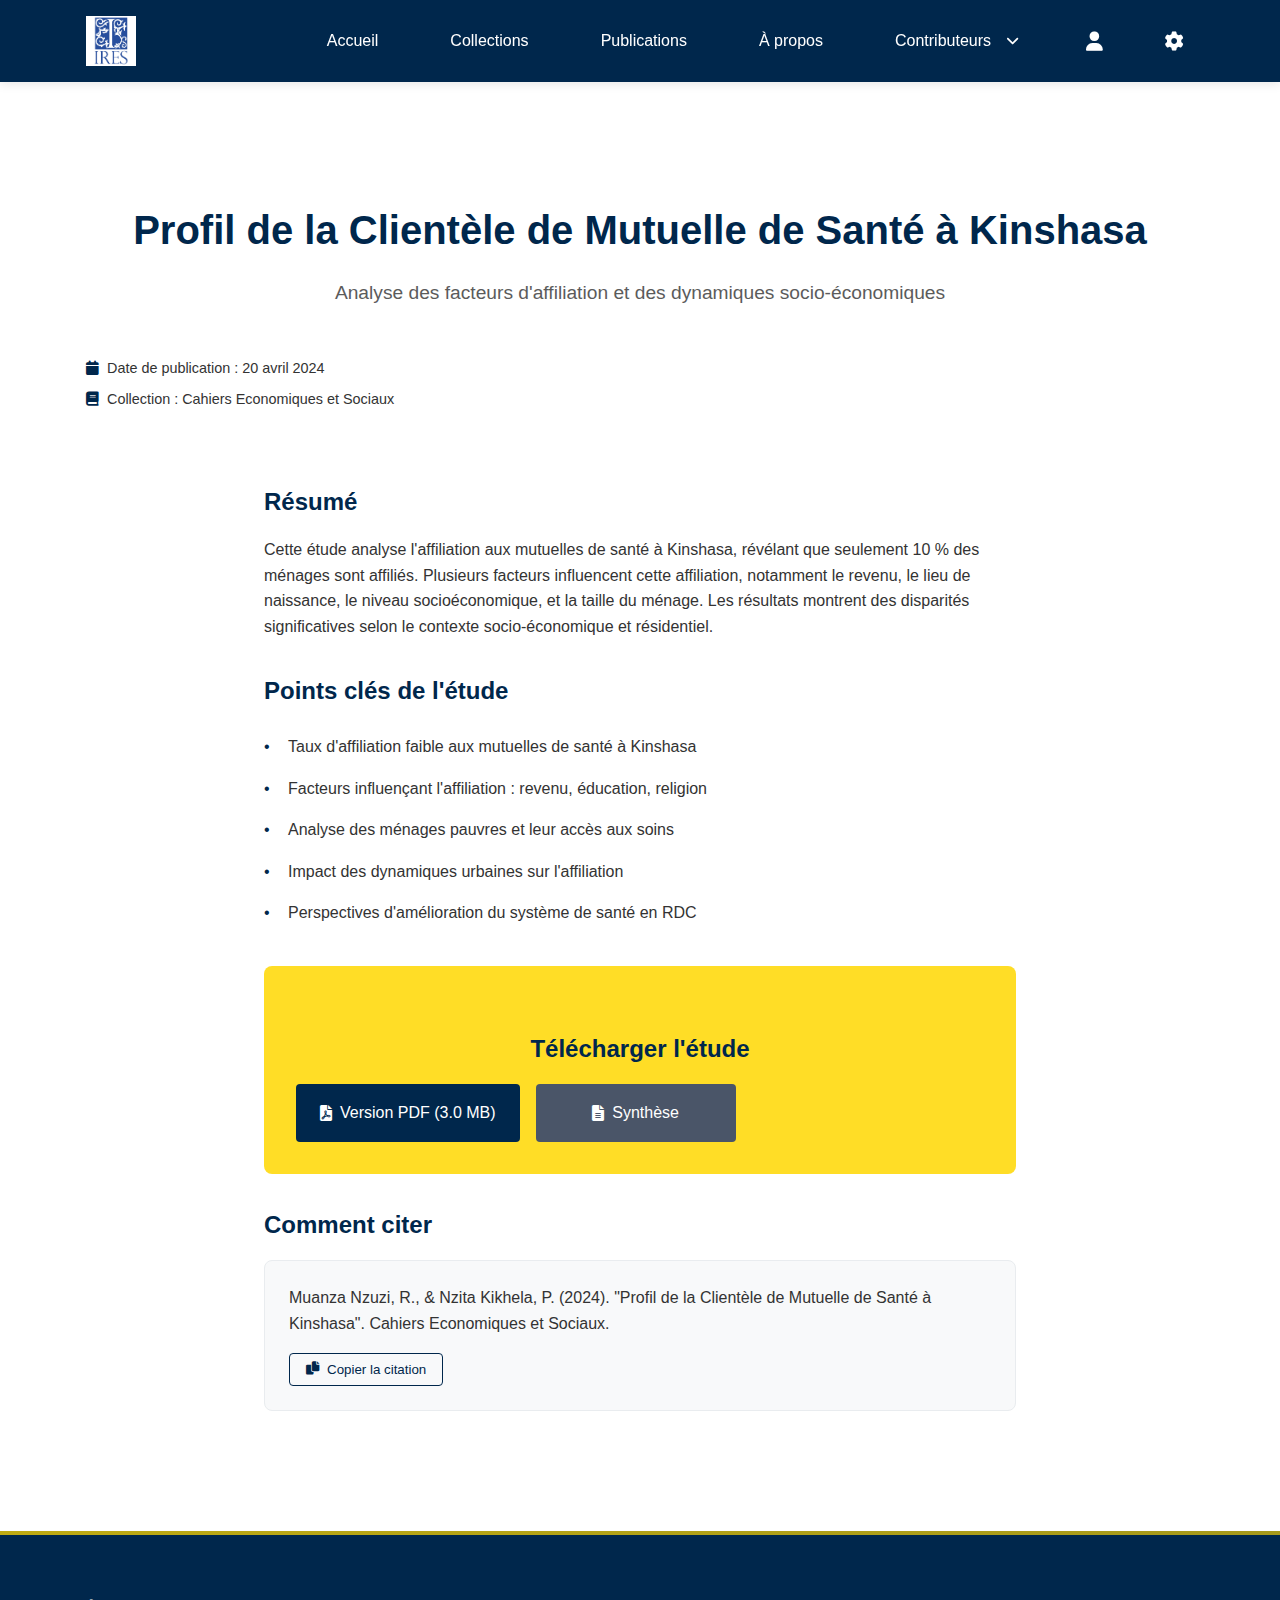
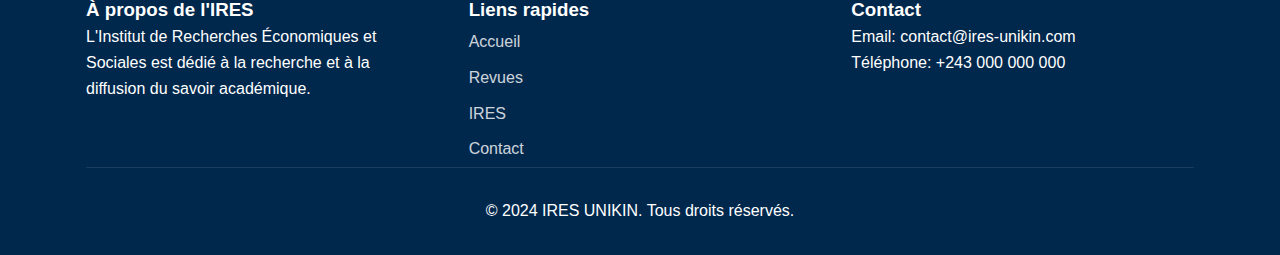
==== commit 35f709da: "helr" ====
--- a/collection.html
+++ b/collection.html
@@ -71,7 +71,7 @@
                 <div class="collection-meta">
                     <div class="meta-item">
                         <i class="fas fa-calendar"></i>
-                        <span>Date de publication : 29 avril 2024</span>
+                        <span>Date de publication : 20 avril 2024</span>
                     </div>
                     <div class="meta-item">
                         <i class="fas fa-book"></i>
